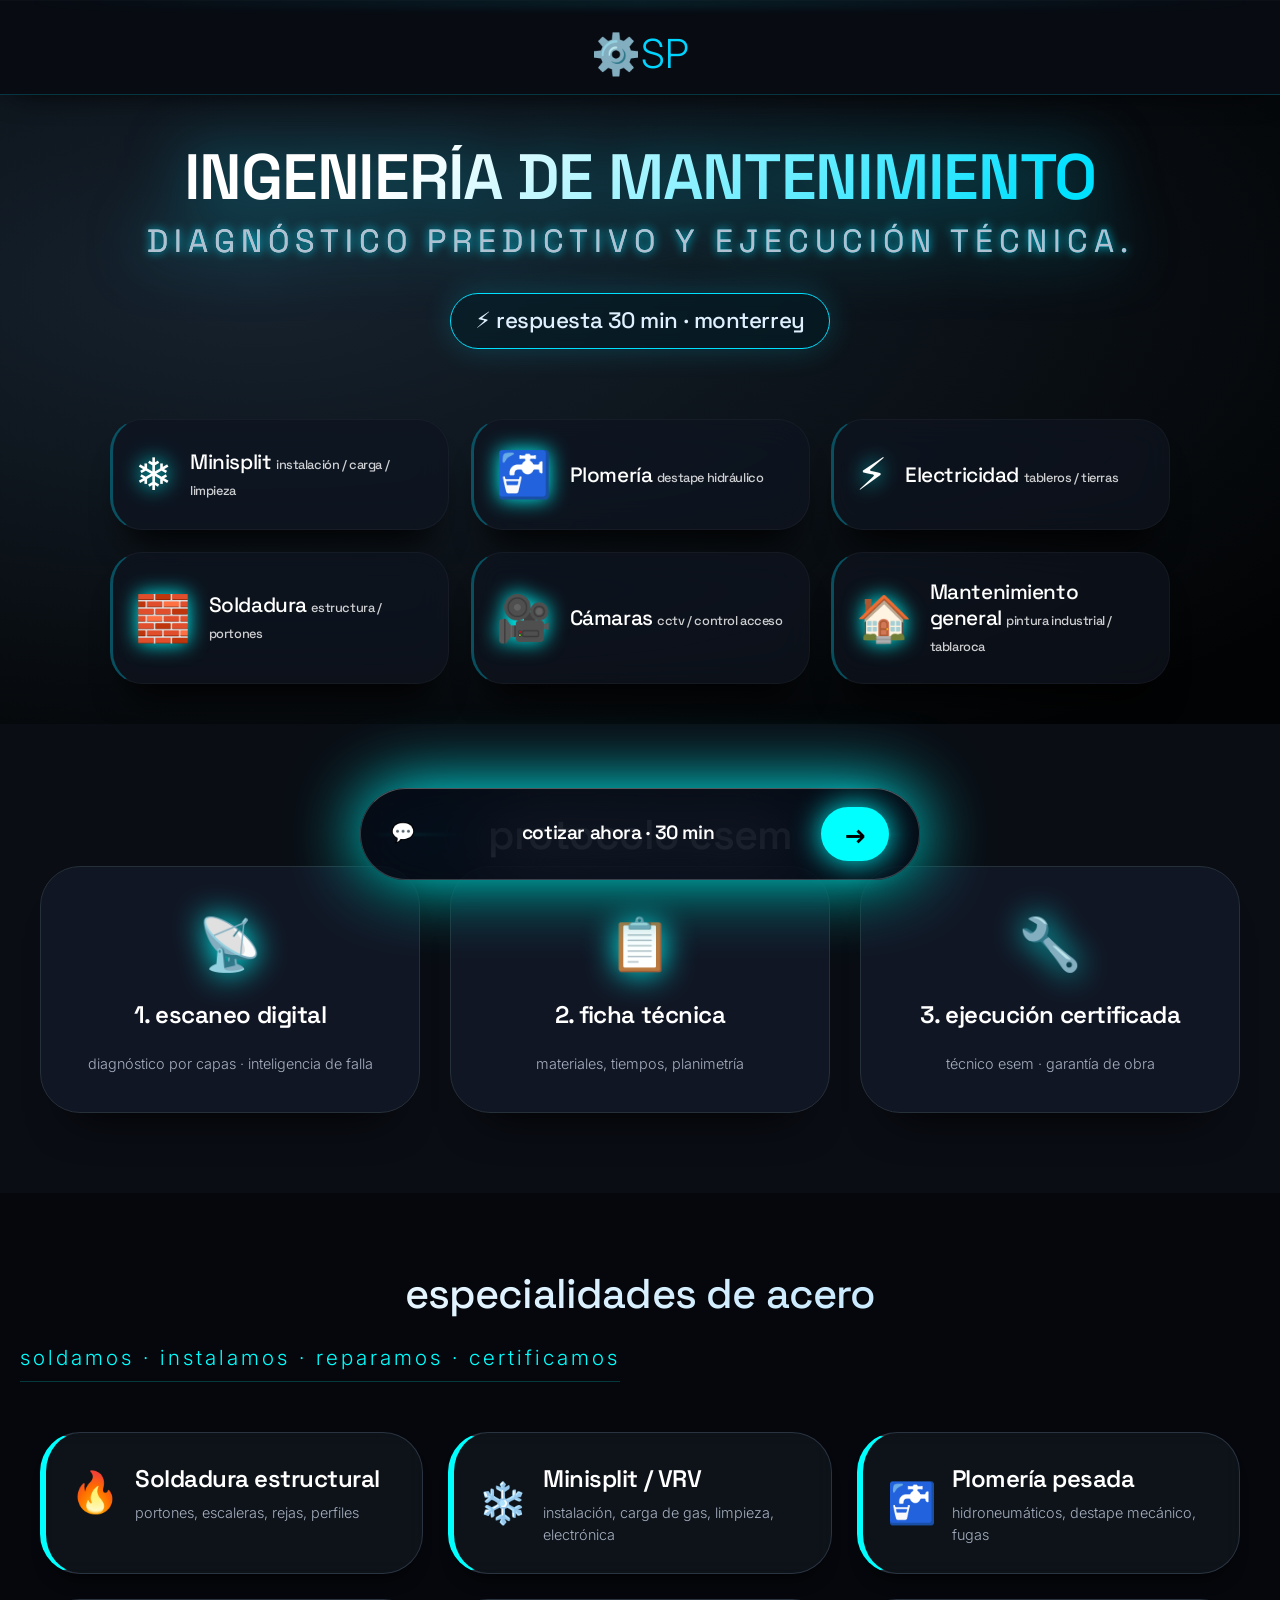
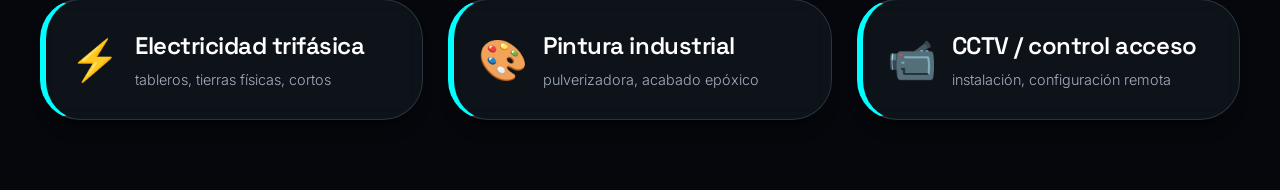
==== index1.html @ 4bf77012 "Rename index.html to index1.html" ====
<!DOCTYPE html>
<html lang="es">
<head>
  <meta charset="UTF-8">
  <meta name="viewport" content="width=device-width, initial-scale=1.0, maximum-scale=1.0, user-scalable=yes">
  <title>Multiservicios SP · ingeniería de mantenimiento</title>
  <link rel="preconnect" href="https://fonts.googleapis.com">
  <link rel="preconnect" href="https://fonts.gstatic.com" crossorigin>
  <link href="https://fonts.googleapis.com/css2?family=Inter:opsz,wght@14..32,300;14..32,500;14..32,700&family=Space+Grotesk:wght@400;500;600&display=swap" rel="stylesheet">
  <link rel="stylesheet" href="https://cdnjs.cloudflare.com/ajax/libs/font-awesome/6.4.0/css/all.min.css">
  <style>
    * {
      margin: 0;
      padding: 0;
      box-sizing: border-box;
    }

    :root {
      --black-hole: #030405;
      --steel-abs: #12141c;
      --steel-dark: #1c1f2c;
      --steel-mid: #2b3040;
      --cyan-exothermic: #00e0ff;
      --cyan-deep: #0077be;
      --cyan-glow: 0 0 20px rgba(0, 224, 255, 0.65);
      --glass-edge: rgba(255, 255, 255, 0.04);
      --text-primary: #f0f3f8;
      --text-secondary: #a6b0c0;
      --whatsapp-solid: #25d366;
      --whatsapp-dim: #128c7e;
      --panel-bg: rgba(6, 8, 14, 0.85);
      --scanner-line: rgba(0, 224, 255, 0.25);
      --font-display: 'Space Grotesk', 'Inter', system-ui, sans-serif;
      --font-body: 'Inter', 'Segoe UI', sans-serif;
    }

    body {
      background: var(--black-hole);
      color: var(--text-primary);
      font-family: var(--font-body);
      font-weight: 300;
      line-height: 1.5;
      overflow-x: hidden;
    }

    h1, h2, h3, .hero p, .service-btn, .modal-title, .trust-title, .section-title, .protocol-step h3, .sticky-cta {
      font-family: var(--font-display);
      font-weight: 500;
      letter-spacing: -0.02em;
    }

    body::after {
      content: '';
      position: fixed;
      top: 0;
      left: 0;
      width: 100%;
      height: 4px;
      background: linear-gradient(90deg, transparent, var(--cyan-exothermic), transparent);
      filter: blur(6px);
      opacity: 0.3;
      z-index: 9999;
      animation: scanMotion 8s ease-in-out infinite;
      pointer-events: none;
    }

    @keyframes scanMotion {
      0% { top: -10px; opacity: 0.1; }
      10% { top: 10%; opacity: 0.4; }
      20% { top: 30%; opacity: 0.4; }
      30% { top: 50%; opacity: 0.6; }
      40% { top: 70%; opacity: 0.4; }
      50% { top: 90%; opacity: 0.3; }
      60% { top: 70%; opacity: 0.2; }
      70% { top: 50%; opacity: 0.3; }
      80% { top: 30%; opacity: 0.2; }
      90% { top: 10%; opacity: 0.2; }
      100% { top: -10px; opacity: 0.1; }
    }

    .header {
      padding: 24px 20px 10px;
      text-align: center;
      background: #080b12;
      border-bottom: 1px solid rgba(0, 224, 255, 0.2);
      box-shadow: 0 10px 30px -15px #000, inset 0 1px 0 rgba(255,255,255,0.02);
      position: relative;
      z-index: 5;
    }

    .logo {
      width: 150px;
      height: auto;
      filter: drop-shadow(0 0 18px var(--cyan-exothermic)) brightness(1.4) contrast(1.1);
      transition: filter 0.4s, transform 0.2s;
    }

    .logo:hover {
      filter: drop-shadow(0 0 32px #fff) drop-shadow(0 0 20px var(--cyan-exothermic)) brightness(1.6);
      transform: scale(1.02);
    }

    .hero {
      padding: 50px 20px 40px;
      text-align: center;
      background: radial-gradient(ellipse at 20% 30%, #16222e, #020304 90%);
      position: relative;
      isolation: isolate;
    }

    .hero h1 {
      font-size: clamp(2.4rem, 10vw, 4rem);
      font-weight: 600;
      line-height: 1.0;
      text-transform: uppercase;
      color: #ffffff;
      text-wrap: balance;
      background: linear-gradient(135deg, #fff 30%, var(--cyan-exothermic) 80%);
      -webkit-background-clip: text;
      -webkit-text-fill-color: transparent;
      background-clip: text;
      filter: drop-shadow(0 0 30px rgba(0,224,255,0.5));
    }

    .hero h1 span {
      display: block;
      font-size: 0.5em;
      font-weight: 400;
      letter-spacing: 6px;
      color: var(--text-secondary);
      background: none;
      -webkit-text-fill-color: #b0c0d0;
      text-shadow: 0 0 10px var(--cyan-exothermic);
      margin-top: 16px;
    }

    .hero p {
      font-size: 1.4rem;
      margin: 36px 0 20px;
      display: inline-flex;
      align-items: center;
      gap: 10px;
      background: rgba(0,30,40,0.5);
      padding: 10px 24px;
      border-radius: 60px;
      border: 1px solid var(--cyan-exothermic);
      box-shadow: 0 0 30px rgba(0,224,255,0.2);
      backdrop-filter: blur(8px);
      color: #e0f0ff;
    }

    .services-grid {
      display: grid;
      grid-template-columns: repeat(auto-fit, minmax(280px, 1fr));
      gap: 22px;
      max-width: 1100px;
      margin: 50px auto 0;
      padding: 0 20px;
    }

    .service-btn {
      background: rgba(16, 20, 30, 0.7);
      backdrop-filter: blur(16px) saturate(200%);
      -webkit-backdrop-filter: blur(16px) saturate(200%);
      border: 1px solid var(--glass-edge);
      border-left: 3px solid rgba(0,224,255,0.3);
      padding: 26px 22px;
      border-radius: 32px;
      color: white;
      font-size: 1.3rem;
      font-weight: 500;
      cursor: pointer;
      transition: all 0.35s cubic-bezier(0.22, 0.97, 0.3, 1.1);
      position: relative;
      overflow: hidden;
      text-align: left;
      display: flex;
      align-items: center;
      gap: 18px;
      box-shadow: 0 30px 35px -20px #000, 0 0 0 1px rgba(0,224,255,0) inset;
      transform: perspective(800px) rotateX(0deg) rotateY(0deg) scale(1);
      z-index: 2;
    }

    .service-btn::before {
      content: '';
      position: absolute;
      top: 0;
      left: -150%;
      width: 100%;
      height: 100%;
      background: linear-gradient(90deg, transparent, rgba(255,255,255,0.06), transparent);
      transform: skewX(-20deg);
      transition: left 0.6s;
      pointer-events: none;
    }

    .service-btn:hover::before {
      left: 150%;
    }

    .service-btn::after {
      content: '';
      position: absolute;
      bottom: 0;
      left: 0;
      width: 100%;
      height: 2px;
      background: linear-gradient(90deg, transparent, var(--cyan-exothermic), transparent);
      filter: blur(4px);
      opacity: 0;
      transition: opacity 0.3s;
    }

    .service-btn:hover::after {
      opacity: 0.8;
      animation: scanPulse 2s infinite;
    }

    @keyframes scanPulse {
      0% { opacity: 0.4; bottom: 0; }
      50% { opacity: 1; bottom: 5px; }
      100% { opacity: 0.4; bottom: 0; }
    }

    .service-btn:hover {
      transform: perspective(800px) rotateX(1.5deg) rotateY(-0.8deg) scale(1.03) translateY(-6px);
      border-left: 3px solid var(--cyan-exothermic);
      box-shadow: 0 30px 40px -15px black, 0 0 40px var(--cyan-exothermic);
      background: rgba(28, 34, 48, 0.9);
    }

    .service-icon {
      font-size: 2.8rem;
      filter: drop-shadow(0 0 10px cyan);
    }

    .service-btn small {
      font-size: 0.8rem;
      opacity: 0.8;
    }

    .services-detail {
      padding: 70px 20px;
      background: #05070c;
    }
    
    .section-title {
      font-size: 2.6rem;
      text-align: center;
      background: linear-gradient(135deg, #fff, #b0e0ff);
      -webkit-background-clip: text;
      -webkit-text-fill-color: transparent;
      margin-bottom: 1rem;
    }
    
    .section-subtitle {
      text-align: center;
      color: cyan;
      font-size: 1.3rem;
      letter-spacing: 3px;
      margin-bottom: 50px;
      border-bottom: 1px solid rgba(0,255,255,0.2);
      display: inline-block;
      padding-bottom: 8px;
      width: auto;
      margin-left: auto;
      margin-right: auto;
    }

    .services-list {
      max-width: 1200px;
      margin: 0 auto;
      display: grid;
      grid-template-columns: repeat(auto-fit, minmax(300px, 1fr));
      gap: 25px;
    }

    .service-card {
      background: rgba(20,28,36,0.6);
      backdrop-filter: blur(10px);
      border: 1px solid #2a3440;
      border-left: 6px solid cyan;
      border-radius: 40px;
      padding: 0;
      transition: all 0.3s ease;
      box-shadow: 0 15px 20px -15px #000;
      overflow: hidden;
      cursor: pointer;
    }
    
    .service-card.expanded {
      background: rgba(25, 35, 45, 0.9);
      border-left: 8px solid var(--cyan-exothermic);
      box-shadow: 0 0 40px rgba(0,224,255,0.2);
    }

    .card-header {
      padding: 28px 24px;
      display: flex;
      align-items: center;
      gap: 15px;
    }
    
    .card-header .service-item-icon {
      font-size: 2.5rem;
      min-width: 50px;
      text-align: center;
    }
    
    .card-header h3 {
      font-size: 1.5rem;
      font-weight: 600;
      color: white;
    }
    
    .card-header p {
      color: #a6b0c0;
      font-size: 0.9rem;
      margin-top: 5px;
    }

    .technical-layer {
      max-height: 0;
      opacity: 0;
      overflow: hidden;
      transition: max-height 0.5s cubic-bezier(0.4, 0, 0.2, 1), opacity 0.3s ease, padding 0.3s;
      padding: 0 24px;
      background: rgba(0,0,0,0.2);
    }
    
    .service-card.expanded .technical-layer {
      max-height: 300px;
      opacity: 1;
      padding: 0 24px 24px 24px;
    }

    .subservice-chip {
      background: rgba(0,224,255,0.08);
      border: 1px solid rgba(0,224,255,0.2);
      border-radius: 40px;
      padding: 0.5rem 1.2rem;
      font-size: 0.9rem;
      color: #cce0ff;
      transition: 0.15s;
      display: inline-block;
      margin-right: 8px;
      margin-bottom: 8px;
    }
    
    .subservice-chip:hover {
      background: rgba(0,224,255,0.15);
      border-color: var(--cyan-exothermic);
      color: white;
    }

    .card-cta {
      background: transparent;
      border: 1px solid var(--cyan-exothermic);
      color: var(--cyan-exothermic);
      padding: 12px 20px;
      border-radius: 40px;
      font-weight: 600;
      font-size: 1rem;
      transition: all 0.2s;
      cursor: pointer;
      display: inline-flex;
      align-items: center;
      gap: 10px;
      margin-top: 15px;
      width: 100%;
      justify-content: center;
    }
    
    .card-cta:hover {
      background: var(--cyan-exothermic);
      color: #050505;
      box-shadow: 0 0 30px var(--cyan-exothermic);
    }

    .trust-section {
      padding: 80px 20px;
      background: #0a0d14;
      position: relative;
    }

    .trust-title {
      font-size: 2.6rem;
      font-weight: 550;
      display: flex;
      align-items: center;
      justify-content: center;
      gap: 24px;
      color: white;
    }
    .trust-title:before, .trust-title:after {
      content: '';
      height: 3px;
      width: 90px;
      background: linear-gradient(90deg, transparent, cyan, transparent);
      filter: blur(1px);
    }

    .protocol-grid {
      display: flex;
      flex-wrap: wrap;
      justify-content: center;
      gap: 30px;
      max-width: 1200px;
      margin: 0 auto;
    }
    .protocol-step {
      background: #111624;
      border: 1px solid #263038;
      border-radius: 40px;
      padding: 38px 28px;
      flex: 1 1 260px;
      backdrop-filter: blur(10px);
      transition: 0.3s;
      box-shadow: 0 35px 45px -35px black, 0 0 0 1px rgba(0,224,255,0) inset;
      position: relative;
      text-align: center;
    }
    .protocol-step:hover {
      border-color: cyan;
      box-shadow: 0 0 50px rgba(0,224,255,0.2), 0 25px 30px -20px black;
      transform: translateY(-8px);
    }
    .step-icon { font-size: 3.2rem; filter: drop-shadow(0 0 16px cyan); }

    .modal-overlay {
      display: none;
      position: fixed;
      inset: 0;
      background: rgba(0,0,0,0.85);
      backdrop-filter: blur(24px) saturate(250%);
      -webkit-backdrop-filter: blur(24px) saturate(250%);
      z-index: 3000;
      justify-content: center;
      align-items: center;
      padding: 16px;
    }

    .modal-content {
      background: rgba(8, 12, 22, 0.75);
      backdrop-filter: blur(30px);
      -webkit-backdrop-filter: blur(30px);
      border: 1px solid rgba(255,255,255,0.1);
      border-top: 1px solid rgba(255,255,255,0.2);
      border-radius: 48px;
      padding: 36px 32px;
      max-width: 640px;
      width: 100%;
      box-shadow: 0 0 100px rgba(0,224,255,0.3), 0 30px 50px #000;
      animation: sapphireRise 0.5s ease;
      position: relative;
    }

    @keyframes sapphireRise {
      0% { opacity: 0; transform: scale(0.96) translateY(20px); backdrop-filter: blur(0); }
      100% { opacity: 1; transform: scale(1) translateY(0); backdrop-filter: blur(30px); }
    }

    .close-modal {
      position: absolute;
      top: 28px; right: 32px;
      font-size: 2.4rem;
      color: #a0b0c0;
      cursor: pointer;
      transition: 0.2s;
      line-height: 1;
    }
    .close-modal:hover { color: white; text-shadow: 0 0 30px cyan; transform: rotate(90deg); }

    .modal-title {
      color: white;
      font-size: 2.2rem;
      font-weight: 500;
      display: flex;
      align-items: center;
      gap: 16px;
      border-bottom: 2px solid rgba(0,224,255,0.4);
      padding-bottom: 24px;
      margin-bottom: 24px;
      text-transform: uppercase;
      letter-spacing: -1px;
    }

    #modalIcon { font-size: 2.6rem; filter: drop-shadow(0 0 12px cyan); }

    .question-label {
      text-transform: uppercase;
      font-weight: 500;
      letter-spacing: 1px;
      color: #aaf0ff;
      border-left: 5px solid var(--cyan-exothermic);
      padding-left: 16px;
      margin-bottom: 16px;
    }

    .options-grid {
      display: grid;
      grid-template-columns: repeat(auto-fit, minmax(140px, 1fr));
      gap: 10px;
    }

    .option-btn {
      background: #1a1e2c;
      border: 1px solid #2f3a4a;
      border-radius: 40px;
      padding: 16px 12px;
      font-weight: 400;
      transition: all 0.15s;
      color: #d0e0f0;
      cursor: pointer;
      text-align: center;
    }
    .option-btn:hover {
      border-color: cyan;
      background: #1f2b3c;
      box-shadow: 0 0 22px cyan;
    }
    .option-btn.selected {
      background: cyan;
      color: #050505;
      font-weight: 600;
      box-shadow: 0 0 35px cyan;
      border-color: white;
    }

    .modal-nav {
      display: flex;
      justify-content: space-between;
      align-items: center;
      margin-top: 28px;
      gap: 10px;
    }

    .nav-btn {
      background: transparent;
      border: 1px solid rgba(255,255,255,0.2);
      color: white;
      padding: 12px 24px;
      border-radius: 40px;
      font-weight: 600;
      cursor: pointer;
      transition: all 0.2s;
      display: flex;
      align-items: center;
      gap: 8px;
    }
    .nav-btn:hover:not(:disabled) {
      border-color: var(--cyan-exothermic);
      box-shadow: 0 0 20px cyan;
    }
    .nav-btn:disabled {
      opacity: 0.3;
      cursor: not-allowed;
    }

    .whatsapp-btn {
      background: #1c2a28;
      border: 1px solid var(--whatsapp-solid);
      border-radius: 60px;
      padding: 16px 24px;
      font-size: 1.2rem;
      font-weight: 600;
      transition: 0.2s;
      box-shadow: 0 10px 25px -5px #000;
      cursor: pointer;
      color: white;
      width: 100%;
      margin-top: 20px;
    }
    .whatsapp-btn:not(:disabled) {
      background: linear-gradient(145deg, #075e54, #128c7e);
      box-shadow: 0 0 35px #25d366, 0 10px 20px black;
    }
    .whatsapp-btn:not(:disabled):hover { transform: scale(1.02); background: #1bbd7a; }
    .whatsapp-btn:disabled { opacity: 0.4; cursor: not-allowed; }

    .sticky-cta {
      position: fixed;
      bottom: 20px;
      left: 20px;
      right: 20px;
      max-width: 560px;
      margin: 0 auto;
      background: rgba(6, 12, 20, 0.7);
      backdrop-filter: blur(35px) saturate(300%);
      -webkit-backdrop-filter: blur(35px);
      border: 1px solid rgba(255,255,255,0.2);
      border-top: 1px solid rgba(255,255,255,0.3);
      border-radius: 80px;
      padding: 18px 30px;
      display: flex;
      align-items: center;
      justify-content: space-between;
      box-shadow: 0 0 70px cyan, 0 20px 40px black;
      z-index: 2000;
      color: white;
      font-size: 1.2rem;
      font-weight: 600;
      cursor: pointer;
      transition: 0.25s;
    }
    .sticky-cta:hover {
      border-color: white;
      box-shadow: 0 0 100px cyan, 0 25px 45px black;
      transform: scale(1.02);
    }
    .sticky-cta span:last-child {
      background: cyan;
      color: #000;
      padding: 8px 24px;
      border-radius: 60px;
      font-size: 1.6rem;
      font-weight: 700;
      box-shadow: 0 0 30px cyan;
    }

    @media (max-width: 600px) {
      .modal-content { padding: 26px 18px; }
      .options-grid { grid-template-columns: 1fr; }
      .sticky-cta { padding: 12px 18px; }
      .sticky-cta span:last-child { padding: 5px 16px; }
      .service-card .card-header { flex-direction: column; text-align: center; }
    }
  </style>
</head>
<body>
  <header class="header">
    <img src="https://raw.githubusercontent.com/jesusvilla091921-create/multiservicios-sp/main/logo.png" alt="Multiservicios SP" class="logo" onerror="this.style.display='none'; this.nextElementSibling.style.display='inline';" />
    <span style="display:none; font-size:2.5rem; color:#00d4ff;">⚙️SP</span>
  </header>

  <section class="hero">
    <h1>INGENIERÍA DE MANTENIMIENTO<br><span>Diagnóstico predictivo y ejecución técnica.</span></h1>
    <p>⚡ respuesta 30 min · monterrey</p>
    <div class="services-grid">
      <button class="service-btn" onclick="openModal('minisplit')"><span class="service-icon">❄️</span><div>Minisplit <small>instalación / carga / limpieza</small></div></button>
      <button class="service-btn" onclick="openModal('plomeria')"><span class="service-icon">🚰</span><div>Plomería <small>destape hidráulico</small></div></button>
      <button class="service-btn" onclick="openModal('electricidad')"><span class="service-icon">⚡</span><div>Electricidad <small>tableros / tierras</small></div></button>
      <button class="service-btn" onclick="openModal('soldadura')"><span class="service-icon">🧱</span><div>Soldadura <small>estructura / portones</small></div></button>
      <button class="service-btn" onclick="openModal('camaras')"><span class="service-icon">🎥</span><div>Cámaras <small>cctv / control acceso</small></div></button>
      <button class="service-btn" onclick="openModal('general')"><span class="service-icon">🏠</span><div>Mantenimiento general <small>pintura industrial / tablaroca</small></div></button>
    </div>
  </section>

  <section class="trust-section">
    <h2 class="trust-title">protocolo esem</h2>
    <div class="protocol-grid">
      <div class="protocol-step service-card" id="protocol1" onclick="toggleCard('protocol1')">
        <div class="card-header" style="padding:0; flex-direction:column;">
          <span class="step-icon">📡</span>
          <h3>1. escaneo digital</h3>
          <p>diagnóstico por capas · inteligencia de falla</p>
        </div>
        <div class="technical-layer" onclick="event.stopPropagation()">
          <div style="padding:15px 0;">
            <p class="text-sp-gray">Análisis con termografía, ultrasonido y vibraciones. Detección de fallas incipientes.</p>
            <button class="card-cta" onclick="openModal('general'); event.stopPropagation();">
              <i class="fa-regular fa-clipboard"></i> SOLICITAR ESCANEO
            </button>
          </div>
        </div>
      </div>
      
      <div class="protocol-step service-card" id="protocol2" onclick="toggleCard('protocol2')">
        <div class="card-header" style="padding:0; flex-direction:column;">
          <span class="step-icon">📋</span>
          <h3>2. ficha técnica</h3>
          <p>materiales, tiempos, planimetría</p>
        </div>
        <div class="technical-layer" onclick="event.stopPropagation()">
          <div style="padding:15px 0;">
            <p class="text-sp-gray">Documento con alcance, especificaciones, normas aplicables y cronograma.</p>
            <button class="card-cta" onclick="openModal('general'); event.stopPropagation();">
              <i class="fa-regular fa-file-lines"></i> VER FORMATO
            </button>
          </div>
        </div>
      </div>
      
      <div class="protocol-step service-card" id="protocol3" onclick="toggleCard('protocol3')">
        <div class="card-header" style="padding:0; flex-direction:column;">
          <span class="step-icon">🔧</span>
          <h3>3. ejecución certificada</h3>
          <p>técnico esem · garantía de obra</p>
        </div>
        <div class="technical-layer" onclick="event.stopPropagation()">
          <div style="padding:15px 0;">
            <p class="text-sp-gray">Personal con certificación ESEM. Garantía de 12 meses en todos los trabajos.</p>
            <button class="card-cta" onclick="openModal('general'); event.stopPropagation();">
              <i class="fa-regular fa-certificate"></i> VER CERTIFICACIONES
            </button>
          </div>
        </div>
      </div>
    </div>
  </section>

  <section class="services-detail">
    <h2 class="section-title">especialidades de acero</h2>
    <div class="section-subtitle">soldamos · instalamos · reparamos · certificamos</div>
    
    <div class="services-list">
      <div class="service-card" id="card-soldadura" onclick="toggleCard('card-soldadura')">
        <div class="card-header">
          <span class="service-item-icon">🔥</span>
          <div>
            <h3>Soldadura estructural</h3>
            <p>portones, escaleras, rejas, perfiles</p>
          </div>
        </div>
        <div class="technical-layer" onclick="event.stopPropagation()">
          <div>
            <span class="subservice-chip">TIG / MIG</span>
            <span class="subservice-chip">Acero inoxidable</span>
            <span class="subservice-chip">Herrería residencial</span>
            <button class="card-cta" onclick="openModal('soldadura'); event.stopPropagation();">
              <i class="fa-regular fa-clipboard"></i> COTIZAR SOLDADURA
            </button>
          </div>
        </div>
      </div>

      <div class="service-card" id="card-minisplit" onclick="toggleCard('card-minisplit')">
        <div class="card-header">
          <span class="service-item-icon">❄️</span>
          <div>
            <h3>Minisplit / VRV</h3>
            <p>instalación, carga de gas, limpieza, electrónica</p>
          </div>
        </div>
        <div class="technical-layer" onclick="event.stopPropagation()">
          <div>
            <span class="subservice-chip">Instalación</span>
            <span class="subservice-chip">R410A / R32</span>
            <span class="subservice-chip">Lavado químico</span>
            <span class="subservice-chip">Reparación de tarjetas</span>
            <button class="card-cta" onclick="openModal('minisplit'); event.stopPropagation();">
              <i class="fa-regular fa-snowflake"></i> DIAGNOSTICAR CLIMA
            </button>
          </div>
        </div>
      </div>

      <div class="service-card" id="card-plomeria" onclick="toggleCard('card-plomeria')">
        <div class="card-header">
          <span class="service-item-icon">🚰</span>
          <div>
            <h3>Plomería pesada</h3>
            <p>hidroneumáticos, destape mecánico, fugas</p>
          </div>
        </div>
        <div class="technical-layer" onclick="event.stopPropagation()">
          <div>
            <span class="subservice-chip">Destape con máquina</span>
            <span class="subservice-chip">Fugas ocultas</span>
            <span class="subservice-chip">Bombas hidroneumáticas</span>
            <button class="card-cta" onclick="openModal('plomeria'); event.stopPropagation();">
              <i class="fa-regular fa-faucet-drip"></i> REVISAR PLOMERÍA
            </button>
          </div>
        </div>
      </div>

      <div class="service-card" id="card-electrica" onclick="toggleCard('card-electrica')">
        <div class="card-header">
          <span class="service-item-icon">⚡</span>
          <div>
            <h3>Electricidad trifásica</h3>
            <p>tableros, tierras físicas, cortos</p>
          </div>
        </div>
        <div class="technical-layer" onclick="event.stopPropagation()">
          <div>
            <span class="subservice-chip">Tableros generales</span>
            <span class="subservice-chip">Tierras físicas</span>
            <span class="subservice-chip">Análisis termográfico</span>
            <button class="card-cta" onclick="openModal('electricidad'); event.stopPropagation();">
              <i class="fa-regular fa-bolt"></i> DIAGNOSTICAR ELECTRICIDAD
            </button>
          </div>
        </div>
      </div>

      <div class="service-card" id="card-pintura" onclick="toggleCard('card-pintura')">
        <div class="card-header">
          <span class="service-item-icon">🎨</span>
          <div>
            <h3>Pintura industrial</h3>
            <p>pulverizadora, acabado epóxico</p>
          </div>
        </div>
        <div class="technical-layer" onclick="event.stopPropagation()">
          <div>
            <span class="subservice-chip">Airless</span>
            <span class="subservice-chip">Epóxico / Esmalte</span>
            <span class="subservice-chip">Texturizados</span>
            <button class="card-cta" onclick="openModal('general'); event.stopPropagation();">
              <i class="fa-regular fa-paint-roller"></i> COTIZAR PINTURA
            </button>
          </div>
        </div>
      </div>

      <div class="service-card" id="card-cctv" onclick="toggleCard('card-cctv')">
        <div class="card-header">
          <span class="service-item-icon">📹</span>
          <div>
            <h3>CCTV / control acceso</h3>
            <p>instalación, configuración remota</p>
          </div>
        </div>
        <div class="technical-layer" onclick="event.stopPropagation()">
          <div>
            <span class="subservice-chip">Cámaras IP</span>
            <span class="subservice-chip">NVR / DVR</span>
            <span class="subservice-chip">Control de acceso</span>
            <button class="card-cta" onclick="openModal('camaras'); event.stopPropagation();">
              <i class="fa-regular fa-video"></i> INSTALAR CCTV
            </button>
          </div>
        </div>
      </div>
    </div>
  </section>

  <div id="diagnosticModal" class="modal-overlay" onclick="closeModal(event)">
    <div class="modal-content" onclick="event.stopPropagation()">
      <span class="close-modal" onclick="closeModal()">&times;</span>
      <h2 class="modal-title"><span id="modalIcon">🔧</span><span id="modalServiceName">servicio</span></h2>
      
      <div id="questionsContainer"></div>
      
      <div class="modal-nav">
        <button class="nav-btn" id="prevBtn" onclick="previousStep()" disabled>
          <i class="fas fa-arrow-left"></i> Anterior
        </button>
        <div class="text-cyan-400 font-bold" id="stepIndicator">Paso 1 / 7</div>
        <button class="nav-btn" id="nextBtn" onclick="nextStep()">
          Siguiente <i class="fas fa-arrow-right"></i>
        </button>
      </div>
      
      <button class="whatsapp-btn" id="whatsappBtn" onclick="sendToWhatsApp()" disabled style="display: none;">
        <span>📱</span><span>enviar ficha técnica a WhatsApp</span>
      </button>
    </div>
  </div>

  <div class="sticky-cta" onclick="openModal('general')">
    <span>💬</span>
    <span>cotizar ahora · 30 min</span>
    <span>→</span>
  </div>

  <script>
    const APPS_SCRIPT_URL = 'https://script.google.com/macros/s/AKfycbzJA9NRV4hiFOznVK7M4ftB0qFVD3G1_lxpn3N5htlVsQ5S6d50KCg60Xg3v1uovZSE/exec';
    
    const serviceConfig = {
      minisplit: { 
        name: "minisplit · climatización", 
        icon: "❄️", 
        questions: [
          { id: "p1", label: "¿Qué necesitas?", options: ["Instalación de minisplit", "Mantenimiento / Limpieza", "Reparación / Falla", "Carga de gas", "No enfría", "Ruido anómalo", "Gotea agua", "No enciende"] },
          { id: "p2", label: "ubicación del equipo", options: ["casa", "oficina", "local comercial", "industria"] },
          { id: "p3", label: "urgencia", options: ["hoy (emergencia)", "mañana", "esta semana", "programar"] },
          { id: "p4", label: "cantidad de equipos", options: ["1", "2", "3-5", "+5"] }
        ]
      },
      plomeria: { name: "plomería / destape", icon: "🚰", questions: [
        { id: "p1", label: "problema", options: ["caño tapado", "fuga de agua", "wc tapado", "grifo gotea", "tubería rota"] },
        { id: "p2", label: "zona afectada", options: ["cocina", "baño", "patio", "exterior"] },
        { id: "p3", label: "urgencia", options: ["inundación", "hoy", "mañana", "esta semana"] }
      ]},
      electricidad: { name: "electricidad crítica", icon: "⚡", questions: [
        { id: "p1", label: "falla reportada", options: ["corto / plafones", "apagones constantes", "sin luz parcial", "instalación nueva", "tablero principal"] },
        { id: "p2", label: "tipo de inmueble", options: ["casa", "local", "bodega", "oficina"] },
        { id: "p3", label: "urgencia", options: ["sin luz ahora", "hoy", "mañana", "cotizar"] }
      ]},
      soldadura: { name: "soldadura / herrería", icon: "🧱", questions: [
        { id: "p1", label: "trabajo requerido", options: ["reparar portón", "portón nuevo", "escalera", "estructura", "rejas"] },
        { id: "p2", label: "material", options: ["hierro", "acero al carbón", "aluminio", "mixto"] },
        { id: "p3", label: "entrega", options: ["urgente (seguridad)", "2-3 días", "semana", "proyecto"] }
      ]},
      camaras: { name: "cámaras / cctv", icon: "🎥", questions: [
        { id: "p1", label: "servicio", options: ["instalación nueva", "reparar equipo", "agregar cámara", "configurar app"] },
        { id: "p2", label: "cantidad de cámaras", options: ["1-2", "3-4", "5-8", "+8"] },
        { id: "p3", label: "lugar", options: ["casa", "negocio", "bodega", "residencial"] }
      ]},
      general: { name: "mantenimiento general", icon: "🏠", questions: [
        { id: "p1", label: "rubro", options: ["pintura industrial", "tablaroca", "impermeabilizar", "tinaco/bomba", "varios"] },
        { id: "p2", label: "magnitud", options: ["1 día", "2-3 días", "semana+", "recurrente"] },
        { id: "p3", label: "inmueble", options: ["casa", "departamento", "negocio", "bodega"] },
        { id: "p4", label: "prioridad", options: ["hoy", "esta semana", "cotización"] }
      ]}
    };

    let currentService = null;
    let answers = {};
    let currentStep = 0;
    let totalSteps = 0;
    let clientData = {
      nombre: '',
      telefono: '',
      direccion: '',
      whatsapp: ''
    };

    function toggleCard(id) {
      const card = document.getElementById(id);
      if (card) {
        card.classList.toggle('expanded');
      }
    }

    function openModal(key) {
      currentService = key;
      answers = {};
      clientData = { nombre: '', telefono: '', direccion: '', whatsapp: '' };
      currentStep = 0;
      
      const cfg = serviceConfig[key];
      totalSteps = cfg.questions.length + 3;
      
      document.getElementById('modalIcon').innerText = cfg.icon;
      document.getElementById('modalServiceName').innerText = cfg.name;
      document.getElementById('stepIndicator').innerText = `Paso 1 / ${totalSteps}`;
      
      renderStep();
      
      document.getElementById('diagnosticModal').style.display = 'flex';
      document.body.style.overflow = 'hidden';
    }

    function renderStep() {
      const cfg = serviceConfig[currentService];
      const container = document.getElementById('questionsContainer');
      const whatsappBtn = document.getElementById('whatsappBtn');
      const modalNav = document.querySelector('.modal-nav');
      
      whatsappBtn.style.display = 'none';
      modalNav.style.display = 'flex';
      
      if (currentStep < cfg.questions.length) {
        const question = cfg.questions[currentStep];
        let html = `
          <div class="question-block">
            <label class="question-label">${currentStep + 1}. ${question.label}</label>
            <div class="options-grid" id="q-${question.id}">
        `;
        
        question.options.forEach(opt => {
          const isSelected = answers[question.id] === opt;
          html += `<button class="option-btn ${isSelected ? 'selected' : ''}" onclick="selectOption('${question.id}', '${opt}', this)">${opt}</button>`;
        });
        
        html += `</div></div>`;
        container.innerHTML = html;
        
      } else if (currentStep < cfg.questions.length + 3) {
        const dataStep = currentStep - cfg.questions.length;
        let html = '';
        
        if (dataStep === 0) {
          html = `
            <div class="question-block">
              <label class="question-label">${currentStep + 1}. Nombre completo</label>
              <input type="text" id="clientNombre" placeholder="Ej: Juan Pérez" class="input-field w-full p-4 rounded-full text-base" value="${clientData.nombre}">
            </div>`;
        } else if (dataStep === 1) {
          html = `
            <div class="question-block">
              <label class="question-label">${currentStep + 1}. Teléfono de contacto</label>
              <input type="tel" id="clientTelefono" placeholder="Ej: 8112345678" class="input-field w-full p-4 rounded-full text-base" value="${clientData.telefono}">
            </div>`;
        } else if (dataStep === 2) {
          html = `
            <div class="question-block">
              <label class="question-label">${currentStep + 1}. Dirección</label>
              <input type="text" id="clientDireccion" placeholder="Ej: Calle, colonia, ciudad" class="input-field w-full p-4 rounded-full text-base" value="${clientData.direccion}">
              <p class="text-xs text-cyan-400/70 mt-2">Opcional pero recomendado</p>
            </div>`;
        }
        
        container.innerHTML = html;
        
        setTimeout(() => {
          if (dataStep === 0 && clientData.nombre) document.getElementById('clientNombre').value = clientData.nombre;
          if (dataStep === 1 && clientData.telefono) document.getElementById('clientTelefono').value = clientData.telefono;
          if (dataStep === 2 && clientData.direccion) document.getElementById('clientDireccion').value = clientData.direccion;
        }, 50);
        
      } else {
        showSummary();
      }
      
      updateNavButtons();
      document.getElementById('stepIndicator').innerText = `Paso ${currentStep + 1} / ${totalSteps}`;
    }

    function selectOption(qId, val, btn) {
      document.querySelectorAll(`#q-${qId} .option-btn`).forEach(b => b.classList.remove('selected'));
      btn.classList.add('selected');
      answers[qId] = val;
      updateNavButtons();
    }

    function nextStep() {
      const cfg = serviceConfig[currentService];
      
      if (currentStep < cfg.questions.length) {
        const question = cfg.questions[currentStep];
        if (!answers[question.id]) {
          alert('Por favor selecciona una opción antes de continuar.');
          return;
        }
      } else if (currentStep < cfg.questions.length + 3) {
        const dataStep = currentStep - cfg.questions.length;
        
        if (dataStep === 0) {
          const nombre = document.getElementById('clientNombre')?.value.trim();
          if (!nombre) {
            alert('El nombre es obligatorio');
            return;
          }
          clientData.nombre = nombre;
        } else if (dataStep === 1) {
          const telefono = document.getElementById('clientTelefono')?.value.trim();
          clientData.telefono = telefono;
        } else if (dataStep === 2) {
          const direccion = document.getElementById('clientDireccion')?.value.trim();
          clientData.direccion = direccion;
        }
      }
      
      if (currentStep < totalSteps - 1) {
        currentStep++;
        renderStep();
      } else {
        showSummary();
      }
    }

    function previousStep() {
      if (currentStep > 0) {
        if (currentStep >= serviceConfig[currentService].questions.length) {
          const dataStep = currentStep - serviceConfig[currentService].questions.length;
          if (dataStep === 0 && document.getElementById('clientNombre')) {
            clientData.nombre = document.getElementById('clientNombre').value;
          } else if (dataStep === 1 && document.getElementById('clientTelefono')) {
            clientData.telefono = document.getElementById('clientTelefono').value;
          } else if (dataStep === 2 && document.getElementById('clientDireccion')) {
            clientData.direccion = document.getElementById('clientDireccion').value;
          }
        }
        
        currentStep--;
        renderStep();
      }
    }

    function showSummary() {
      const cfg = serviceConfig[currentService];
      
      let summaryHtml = '<div class="question-block"><h3 class="text-xl text-white mb-4">📋 Resumen de tu solicitud</h3><div class="space-y-2 bg-black/30 p-4 rounded-2xl">';
      
      summaryHtml += `<div class="border-b border-cyan-500/20 pb-2 mb-2">
        <p class="text-cyan-400 font-bold">👤 DATOS DEL CLIENTE</p>
        <p class="text-white">${clientData.nombre || 'No proporcionado'}</p>
        ${clientData.telefono ? `<p class="text-sm text-gray-400">📞 ${clientData.telefono}</p>` : ''}
        ${clientData.direccion ? `<p class="text-sm text-gray-400">📍 ${clientData.direccion}</p>` : ''}
      </div>`;
      
      summaryHtml += `<p class="text-cyan-400 font-bold mb-2">🔧 DIAGNÓSTICO</p>`;
      cfg.questions.forEach(q => {
        summaryHtml += `<div class="flex justify-between border-b border-white/10 py-2">
          <span class="text-gray-400">${q.label}:</span>
          <span class="text-white font-bold">${answers[q.id] || '—'}</span>
        </div>`;
      });
      
      summaryHtml += '</div></div>';
      
      document.getElementById('questionsContainer').innerHTML = summaryHtml;
      document.querySelector('.modal-nav').style.display = 'none';
      
      const whatsappBtn = document.getElementById('whatsappBtn');
      whatsappBtn.style.display = 'flex';
      whatsappBtn.disabled = false;
      whatsappBtn.innerHTML = '<span>📱</span><span>enviar ficha técnica a WhatsApp</span>';
    }

    function updateNavButtons() {
      const prevBtn = document.getElementById('prevBtn');
      const nextBtn = document.getElementById('nextBtn');
      
      prevBtn.disabled = currentStep === 0;
      
      const cfg = serviceConfig[currentService];
      
      if (currentStep < cfg.questions.length) {
        const question = cfg.questions[currentStep];
        const hasAnswer = answers[question.id] !== undefined;
        nextBtn.disabled = !hasAnswer;
        nextBtn.innerHTML = 'Siguiente <i class="fas fa-arrow-right"></i>';
      } else if (currentStep < cfg.questions.length + 3) {
        nextBtn.disabled = false;
        if (currentStep === totalSteps - 1) {
          nextBtn.innerHTML = 'Ver resumen <i class="fas fa-check"></i>';
        } else {
          nextBtn.innerHTML = 'Siguiente <i class="fas fa-arrow-right"></i>';
        }
      }
    }

    async function sendToWhatsApp() {
      const cfg = serviceConfig[currentService];
      const phone = '5218131031445';
      
      const ahora = new Date();
      const year = ahora.getFullYear().toString().slice(-2);
      const month = (ahora.getMonth() + 1).toString().padStart(2, '0');
      const day = ahora.getDate().toString().padStart(2, '0');
      const random = Math.floor(Math.random() * 9000 + 1000);
      const folio = `COT-${year}${month}${day}-${random}`;
      
      const datosParaCloud = {
        servicio: cfg.name,
        nombreCliente: clientData.nombre,
        telefono: clientData.telefono,
        direccion: clientData.direccion,
        whatsappCliente: clientData.whatsapp || clientData.telefono,
        respuestas: answers,
        folio: folio
      };
      
      cfg.questions.forEach((q, index) => {
        datosParaCloud[`pregunta${index+1}`] = q.label;
        datosParaCloud[`respuesta${index+1}`] = answers[q.id] || '';
      });
      
      try {
        await fetch(APPS_SCRIPT_URL, {
          method: 'POST',
          mode: 'no-cors',
          headers: { 'Content-Type': 'application/json' },
          body: JSON.stringify(datosParaCloud)
        });
        console.log('✅ Datos guardados en la nube con folio:', folio);
      } catch (error) {
        console.error('Error al guardar en nube:', error);
      }
      
      let mensaje = `🔧 *NUEVA COTIZACIÓN - MULTISERVICIOS SP* 🔧\n\n`;
      mensaje += `📋 *FOLIO:* ${folio}\n`;
      mensaje += `👤 *CLIENTE:* ${clientData.nombre}\n`;
      if (clientData.telefono) mensaje += `📞 *TELÉFONO:* ${clientData.telefono}\n`;
      if (clientData.direccion) mensaje += `📍 *DIRECCIÓN:* ${clientData.direccion}\n`;
      mensaje += `🔨 *SERVICIO:* ${cfg.name}\n\n`;
      mensaje += `📊 *DIAGNÓSTICO:*\n`;
      
      cfg.questions.forEach(q => {
        mensaje += `• ${q.label}: *${answers[q.id] || '—'}*\n`;
      });
      
      mensaje += `\n⏱️ *FECHA:* ${ahora.toLocaleDateString('es-MX')}\n`;
      mensaje += `🕐 *HORA:* ${ahora.toLocaleTimeString('es-MX')}\n\n`;
      mensaje += `📌 *IMPORTANTE:* El técnico usará este folio (${folio}) para cargar tu cotización.\n`;
      mensaje += `_Espera nuestra comunicación._`;
      
      const url = `https://wa.me/${phone}?text=${encodeURIComponent(mensaje)}`;
      window.open(url, '_blank');
      
      setTimeout(closeModal, 1000);
    }

    function closeModal(e) {
      if (e && e.target !== e.currentTarget) return;
      document.getElementById('diagnosticModal').style.display = 'none';
      document.body.style.overflow = 'auto';
      const modalNav = document.querySelector('.modal-nav');
      if (modalNav) modalNav.style.display = 'flex';
      document.getElementById('whatsappBtn').style.display = 'none';
    }

    document.addEventListener('keydown', (e) => { 
      if (e.key === 'Escape') closeModal(); 
    });
  </script>
</body>
</html>
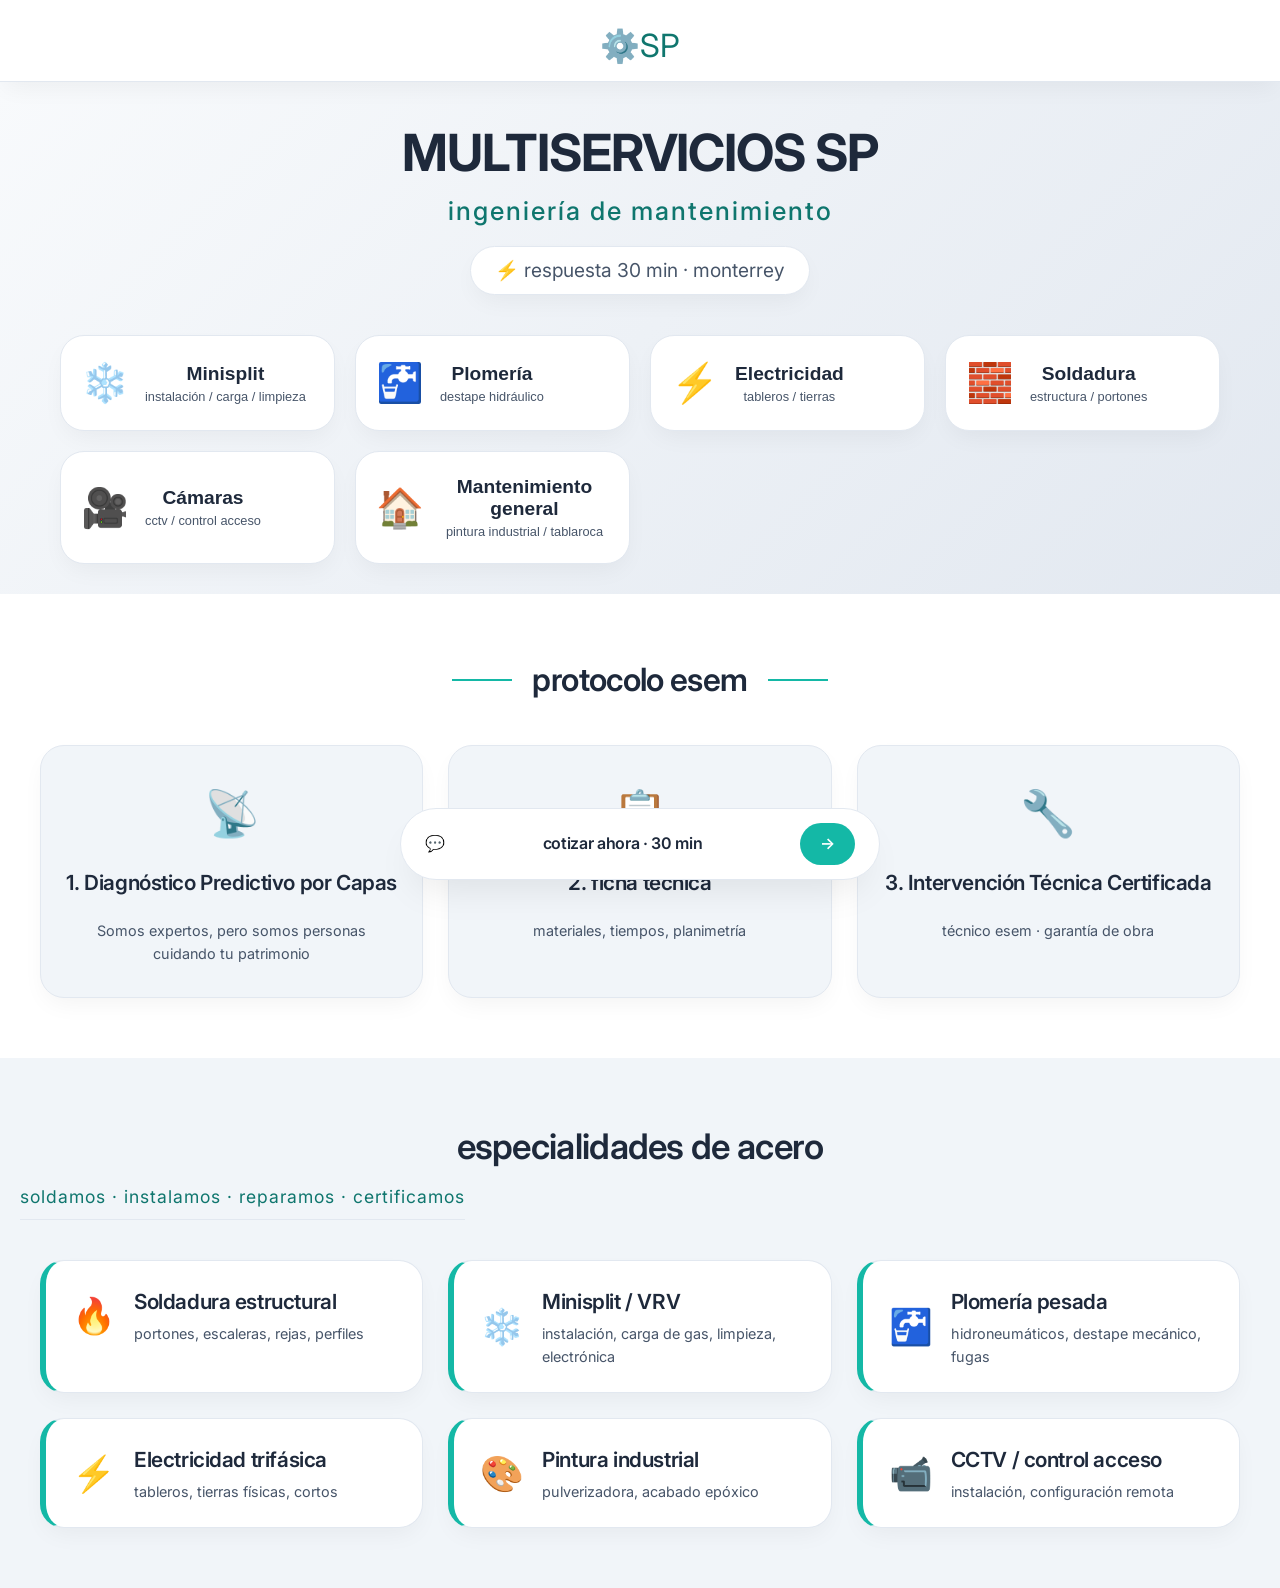
==== commit 1c7198b0: "Update index1.html" ====
--- a/index1.html
+++ b/index1.html
@@ -6,7 +6,7 @@
   <title>Multiservicios SP · ingeniería de mantenimiento</title>
   <link rel="preconnect" href="https://fonts.googleapis.com">
   <link rel="preconnect" href="https://fonts.gstatic.com" crossorigin>
-  <link href="https://fonts.googleapis.com/css2?family=Inter:opsz,wght@14..32,300;14..32,500;14..32,700&family=Space+Grotesk:wght@400;500;600&display=swap" rel="stylesheet">
+  <link href="https://fonts.googleapis.com/css2?family=Inter:opsz,wght@14..32,300;14..32,500;14..32,600;14..32,700&display=swap" rel="stylesheet">
   <link rel="stylesheet" href="https://cdnjs.cloudflare.com/ajax/libs/font-awesome/6.4.0/css/all.min.css">
   <style>
     * {
@@ -16,251 +16,153 @@
     }
 
     :root {
-      --black-hole: #030405;
-      --steel-abs: #12141c;
-      --steel-dark: #1c1f2c;
-      --steel-mid: #2b3040;
-      --cyan-exothermic: #00e0ff;
-      --cyan-deep: #0077be;
-      --cyan-glow: 0 0 20px rgba(0, 224, 255, 0.65);
-      --glass-edge: rgba(255, 255, 255, 0.04);
-      --text-primary: #f0f3f8;
-      --text-secondary: #a6b0c0;
-      --whatsapp-solid: #25d366;
-      --whatsapp-dim: #128c7e;
-      --panel-bg: rgba(6, 8, 14, 0.85);
-      --scanner-line: rgba(0, 224, 255, 0.25);
-      --font-display: 'Space Grotesk', 'Inter', system-ui, sans-serif;
+      --bg-primary: #f8fafc;
+      --bg-secondary: #f1f5f9;
+      --text-primary: #1e293b;
+      --text-secondary: #475569;
+      --accent-light: #0f766e;
+      --accent-dark: #115e59;
+      --accent-soft: #14b8a6;
+      --border-light: #e2e8f0;
+      --card-bg: #ffffff;
+      --shadow-sm: 0 10px 25px -5px rgba(0,0,0,0.05);
+      --shadow-md: 0 20px 40px -15px rgba(0,0,0,0.1);
+      --font-display: 'Inter', system-ui, sans-serif;
       --font-body: 'Inter', 'Segoe UI', sans-serif;
     }
 
     body {
-      background: var(--black-hole);
+      background: var(--bg-primary);
       color: var(--text-primary);
       font-family: var(--font-body);
-      font-weight: 300;
-      line-height: 1.5;
+      font-weight: 400;
+      line-height: 1.6;
       overflow-x: hidden;
     }
 
-    h1, h2, h3, .hero p, .service-btn, .modal-title, .trust-title, .section-title, .protocol-step h3, .sticky-cta {
+    h1, h2, h3, .modal-title, .trust-title, .section-title, .protocol-step h3, .sticky-cta {
       font-family: var(--font-display);
-      font-weight: 500;
+      font-weight: 600;
       letter-spacing: -0.02em;
     }
 
-    body::after {
-      content: '';
-      position: fixed;
-      top: 0;
-      left: 0;
-      width: 100%;
-      height: 4px;
-      background: linear-gradient(90deg, transparent, var(--cyan-exothermic), transparent);
-      filter: blur(6px);
-      opacity: 0.3;
-      z-index: 9999;
-      animation: scanMotion 8s ease-in-out infinite;
-      pointer-events: none;
-    }
-
-    @keyframes scanMotion {
-      0% { top: -10px; opacity: 0.1; }
-      10% { top: 10%; opacity: 0.4; }
-      20% { top: 30%; opacity: 0.4; }
-      30% { top: 50%; opacity: 0.6; }
-      40% { top: 70%; opacity: 0.4; }
-      50% { top: 90%; opacity: 0.3; }
-      60% { top: 70%; opacity: 0.2; }
-      70% { top: 50%; opacity: 0.3; }
-      80% { top: 30%; opacity: 0.2; }
-      90% { top: 10%; opacity: 0.2; }
-      100% { top: -10px; opacity: 0.1; }
-    }
-
     .header {
-      padding: 24px 20px 10px;
+      padding: 20px 20px 10px;
       text-align: center;
-      background: #080b12;
-      border-bottom: 1px solid rgba(0, 224, 255, 0.2);
-      box-shadow: 0 10px 30px -15px #000, inset 0 1px 0 rgba(255,255,255,0.02);
+      background: white;
+      border-bottom: 1px solid var(--border-light);
+      box-shadow: var(--shadow-sm);
       position: relative;
       z-index: 5;
     }
 
     .logo {
-      width: 150px;
+      width: 160px;
       height: auto;
-      filter: drop-shadow(0 0 18px var(--cyan-exothermic)) brightness(1.4) contrast(1.1);
-      transition: filter 0.4s, transform 0.2s;
-    }
-
-    .logo:hover {
-      filter: drop-shadow(0 0 32px #fff) drop-shadow(0 0 20px var(--cyan-exothermic)) brightness(1.6);
-      transform: scale(1.02);
+      filter: brightness(1);
+      transition: opacity 0.3s;
     }
 
     .hero {
-      padding: 50px 20px 40px;
+      padding: 40px 20px 30px;
       text-align: center;
-      background: radial-gradient(ellipse at 20% 30%, #16222e, #020304 90%);
+      background: linear-gradient(135deg, #f8fafc 0%, #e2e8f0 100%);
       position: relative;
       isolation: isolate;
     }
 
     .hero h1 {
-      font-size: clamp(2.4rem, 10vw, 4rem);
-      font-weight: 600;
-      line-height: 1.0;
-      text-transform: uppercase;
-      color: #ffffff;
-      text-wrap: balance;
-      background: linear-gradient(135deg, #fff 30%, var(--cyan-exothermic) 80%);
-      -webkit-background-clip: text;
-      -webkit-text-fill-color: transparent;
-      background-clip: text;
-      filter: drop-shadow(0 0 30px rgba(0,224,255,0.5));
+      font-size: clamp(2rem, 8vw, 3.2rem);
+      font-weight: 700;
+      line-height: 1.2;
+      color: var(--text-primary);
+      margin-bottom: 20px;
     }
 
     .hero h1 span {
       display: block;
       font-size: 0.5em;
-      font-weight: 400;
-      letter-spacing: 6px;
-      color: var(--text-secondary);
-      background: none;
-      -webkit-text-fill-color: #b0c0d0;
-      text-shadow: 0 0 10px var(--cyan-exothermic);
-      margin-top: 16px;
+      font-weight: 500;
+      letter-spacing: 2px;
+      color: var(--accent-light);
+      margin-top: 12px;
     }
 
     .hero p {
-      font-size: 1.4rem;
-      margin: 36px 0 20px;
+      font-size: 1.2rem;
       display: inline-flex;
       align-items: center;
       gap: 10px;
-      background: rgba(0,30,40,0.5);
-      padding: 10px 24px;
+      background: white;
+      padding: 8px 24px;
       border-radius: 60px;
-      border: 1px solid var(--cyan-exothermic);
-      box-shadow: 0 0 30px rgba(0,224,255,0.2);
-      backdrop-filter: blur(8px);
-      color: #e0f0ff;
+      border: 1px solid var(--border-light);
+      box-shadow: var(--shadow-sm);
+      color: var(--text-secondary);
     }
 
     .services-grid {
       display: grid;
-      grid-template-columns: repeat(auto-fit, minmax(280px, 1fr));
-      gap: 22px;
-      max-width: 1100px;
-      margin: 50px auto 0;
+      grid-template-columns: repeat(auto-fit, minmax(260px, 1fr));
+      gap: 20px;
+      max-width: 1200px;
+      margin: 40px auto 0;
       padding: 0 20px;
     }
 
     .service-btn {
-      background: rgba(16, 20, 30, 0.7);
-      backdrop-filter: blur(16px) saturate(200%);
-      -webkit-backdrop-filter: blur(16px) saturate(200%);
-      border: 1px solid var(--glass-edge);
-      border-left: 3px solid rgba(0,224,255,0.3);
-      padding: 26px 22px;
-      border-radius: 32px;
-      color: white;
-      font-size: 1.3rem;
-      font-weight: 500;
+      background: white;
+      border: 1px solid var(--border-light);
+      border-radius: 24px;
+      padding: 24px 20px;
+      color: var(--text-primary);
+      font-size: 1.2rem;
+      font-weight: 600;
       cursor: pointer;
-      transition: all 0.35s cubic-bezier(0.22, 0.97, 0.3, 1.1);
-      position: relative;
-      overflow: hidden;
-      text-align: left;
+      transition: all 0.25s ease;
       display: flex;
       align-items: center;
-      gap: 18px;
-      box-shadow: 0 30px 35px -20px #000, 0 0 0 1px rgba(0,224,255,0) inset;
-      transform: perspective(800px) rotateX(0deg) rotateY(0deg) scale(1);
-      z-index: 2;
-    }
-
-    .service-btn::before {
-      content: '';
-      position: absolute;
-      top: 0;
-      left: -150%;
-      width: 100%;
-      height: 100%;
-      background: linear-gradient(90deg, transparent, rgba(255,255,255,0.06), transparent);
-      transform: skewX(-20deg);
-      transition: left 0.6s;
-      pointer-events: none;
-    }
-
-    .service-btn:hover::before {
-      left: 150%;
-    }
-
-    .service-btn::after {
-      content: '';
-      position: absolute;
-      bottom: 0;
-      left: 0;
-      width: 100%;
-      height: 2px;
-      background: linear-gradient(90deg, transparent, var(--cyan-exothermic), transparent);
-      filter: blur(4px);
-      opacity: 0;
-      transition: opacity 0.3s;
-    }
-
-    .service-btn:hover::after {
-      opacity: 0.8;
-      animation: scanPulse 2s infinite;
-    }
-
-    @keyframes scanPulse {
-      0% { opacity: 0.4; bottom: 0; }
-      50% { opacity: 1; bottom: 5px; }
-      100% { opacity: 0.4; bottom: 0; }
+      gap: 16px;
+      box-shadow: var(--shadow-sm);
     }
 
     .service-btn:hover {
-      transform: perspective(800px) rotateX(1.5deg) rotateY(-0.8deg) scale(1.03) translateY(-6px);
-      border-left: 3px solid var(--cyan-exothermic);
-      box-shadow: 0 30px 40px -15px black, 0 0 40px var(--cyan-exothermic);
-      background: rgba(28, 34, 48, 0.9);
+      transform: translateY(-4px);
+      box-shadow: var(--shadow-md);
+      border-color: var(--accent-soft);
     }
 
     .service-icon {
-      font-size: 2.8rem;
-      filter: drop-shadow(0 0 10px cyan);
+      font-size: 2.4rem;
     }
 
     .service-btn small {
       font-size: 0.8rem;
-      opacity: 0.8;
+      font-weight: 400;
+      color: var(--text-secondary);
+      display: block;
+      margin-top: 4px;
     }
 
     .services-detail {
-      padding: 70px 20px;
-      background: #05070c;
+      padding: 60px 20px;
+      background: var(--bg-secondary);
     }
     
     .section-title {
-      font-size: 2.6rem;
+      font-size: 2.2rem;
       text-align: center;
-      background: linear-gradient(135deg, #fff, #b0e0ff);
-      -webkit-background-clip: text;
-      -webkit-text-fill-color: transparent;
-      margin-bottom: 1rem;
+      color: var(--text-primary);
+      margin-bottom: 0.5rem;
     }
     
     .section-subtitle {
       text-align: center;
-      color: cyan;
-      font-size: 1.3rem;
-      letter-spacing: 3px;
-      margin-bottom: 50px;
-      border-bottom: 1px solid rgba(0,255,255,0.2);
+      color: var(--accent-light);
+      font-size: 1.1rem;
+      letter-spacing: 1px;
+      margin-bottom: 40px;
+      border-bottom: 1px solid var(--border-light);
       display: inline-block;
       padding-bottom: 8px;
       width: auto;
@@ -272,61 +174,59 @@
       max-width: 1200px;
       margin: 0 auto;
       display: grid;
-      grid-template-columns: repeat(auto-fit, minmax(300px, 1fr));
+      grid-template-columns: repeat(auto-fit, minmax(320px, 1fr));
       gap: 25px;
     }
 
     .service-card {
-      background: rgba(20,28,36,0.6);
-      backdrop-filter: blur(10px);
-      border: 1px solid #2a3440;
-      border-left: 6px solid cyan;
-      border-radius: 40px;
+      background: white;
+      border: 1px solid var(--border-light);
+      border-left: 6px solid var(--accent-soft);
+      border-radius: 24px;
       padding: 0;
-      transition: all 0.3s ease;
-      box-shadow: 0 15px 20px -15px #000;
+      transition: all 0.25s ease;
+      box-shadow: var(--shadow-sm);
       overflow: hidden;
       cursor: pointer;
     }
     
     .service-card.expanded {
-      background: rgba(25, 35, 45, 0.9);
-      border-left: 8px solid var(--cyan-exothermic);
-      box-shadow: 0 0 40px rgba(0,224,255,0.2);
+      box-shadow: var(--shadow-md);
+      border-left: 6px solid var(--accent-dark);
     }
 
     .card-header {
-      padding: 28px 24px;
+      padding: 24px;
       display: flex;
       align-items: center;
-      gap: 15px;
+      gap: 16px;
     }
     
     .card-header .service-item-icon {
-      font-size: 2.5rem;
-      min-width: 50px;
+      font-size: 2.2rem;
+      min-width: 48px;
       text-align: center;
     }
     
     .card-header h3 {
-      font-size: 1.5rem;
+      font-size: 1.3rem;
       font-weight: 600;
-      color: white;
+      color: var(--text-primary);
     }
     
     .card-header p {
-      color: #a6b0c0;
+      color: var(--text-secondary);
       font-size: 0.9rem;
-      margin-top: 5px;
+      margin-top: 4px;
     }
 
     .technical-layer {
       max-height: 0;
       opacity: 0;
       overflow: hidden;
-      transition: max-height 0.5s cubic-bezier(0.4, 0, 0.2, 1), opacity 0.3s ease, padding 0.3s;
+      transition: max-height 0.4s ease, opacity 0.3s ease;
       padding: 0 24px;
-      background: rgba(0,0,0,0.2);
+      background: var(--bg-secondary);
     }
     
     .service-card.expanded .technical-layer {
@@ -336,12 +236,12 @@
     }
 
     .subservice-chip {
-      background: rgba(0,224,255,0.08);
-      border: 1px solid rgba(0,224,255,0.2);
+      background: white;
+      border: 1px solid var(--border-light);
       border-radius: 40px;
       padding: 0.5rem 1.2rem;
       font-size: 0.9rem;
-      color: #cce0ff;
+      color: var(--text-secondary);
       transition: 0.15s;
       display: inline-block;
       margin-right: 8px;
@@ -349,92 +249,87 @@
     }
     
     .subservice-chip:hover {
-      background: rgba(0,224,255,0.15);
-      border-color: var(--cyan-exothermic);
+      background: var(--accent-soft);
+      border-color: var(--accent-soft);
       color: white;
     }
 
     .card-cta {
       background: transparent;
-      border: 1px solid var(--cyan-exothermic);
-      color: var(--cyan-exothermic);
+      border: 1px solid var(--accent-soft);
+      color: var(--accent-dark);
       padding: 12px 20px;
       border-radius: 40px;
       font-weight: 600;
-      font-size: 1rem;
+      font-size: 0.95rem;
       transition: all 0.2s;
       cursor: pointer;
       display: inline-flex;
       align-items: center;
       gap: 10px;
-      margin-top: 15px;
+      margin-top: 16px;
       width: 100%;
       justify-content: center;
     }
     
     .card-cta:hover {
-      background: var(--cyan-exothermic);
-      color: #050505;
-      box-shadow: 0 0 30px var(--cyan-exothermic);
+      background: var(--accent-soft);
+      color: white;
     }
 
     .trust-section {
-      padding: 80px 20px;
-      background: #0a0d14;
+      padding: 60px 20px;
+      background: white;
       position: relative;
     }
 
     .trust-title {
-      font-size: 2.6rem;
-      font-weight: 550;
+      font-size: 2rem;
+      font-weight: 600;
       display: flex;
       align-items: center;
       justify-content: center;
-      gap: 24px;
-      color: white;
+      gap: 20px;
+      color: var(--text-primary);
+      margin-bottom: 40px;
     }
     .trust-title:before, .trust-title:after {
       content: '';
-      height: 3px;
-      width: 90px;
-      background: linear-gradient(90deg, transparent, cyan, transparent);
-      filter: blur(1px);
+      height: 2px;
+      width: 60px;
+      background: var(--accent-soft);
     }
 
     .protocol-grid {
       display: flex;
       flex-wrap: wrap;
       justify-content: center;
-      gap: 30px;
+      gap: 25px;
       max-width: 1200px;
       margin: 0 auto;
     }
     .protocol-step {
-      background: #111624;
-      border: 1px solid #263038;
-      border-radius: 40px;
-      padding: 38px 28px;
+      background: var(--bg-secondary);
+      border: 1px solid var(--border-light);
+      border-radius: 24px;
+      padding: 32px 24px;
       flex: 1 1 260px;
-      backdrop-filter: blur(10px);
-      transition: 0.3s;
-      box-shadow: 0 35px 45px -35px black, 0 0 0 1px rgba(0,224,255,0) inset;
-      position: relative;
+      transition: 0.25s;
       text-align: center;
     }
     .protocol-step:hover {
-      border-color: cyan;
-      box-shadow: 0 0 50px rgba(0,224,255,0.2), 0 25px 30px -20px black;
-      transform: translateY(-8px);
-    }
-    .step-icon { font-size: 3.2rem; filter: drop-shadow(0 0 16px cyan); }
+      border-color: var(--accent-soft);
+      box-shadow: var(--shadow-sm);
+      transform: translateY(-4px);
+    }
+    .step-icon { font-size: 2.8rem; color: var(--accent-light); }
 
     .modal-overlay {
       display: none;
       position: fixed;
       inset: 0;
-      background: rgba(0,0,0,0.85);
-      backdrop-filter: blur(24px) saturate(250%);
-      -webkit-backdrop-filter: blur(24px) saturate(250%);
+      background: rgba(0,0,0,0.5);
+      backdrop-filter: blur(8px);
       z-index: 3000;
       justify-content: center;
       align-items: center;
@@ -442,105 +337,125 @@
     }
 
     .modal-content {
-      background: rgba(8, 12, 22, 0.75);
-      backdrop-filter: blur(30px);
-      -webkit-backdrop-filter: blur(30px);
-      border: 1px solid rgba(255,255,255,0.1);
-      border-top: 1px solid rgba(255,255,255,0.2);
-      border-radius: 48px;
-      padding: 36px 32px;
-      max-width: 640px;
+      background: white;
+      border-radius: 32px;
+      padding: 32px;
+      max-width: 680px;
       width: 100%;
-      box-shadow: 0 0 100px rgba(0,224,255,0.3), 0 30px 50px #000;
-      animation: sapphireRise 0.5s ease;
+      max-height: 85vh;
+      overflow-y: auto;
+      box-shadow: var(--shadow-md);
+      animation: modalFade 0.3s ease;
       position: relative;
     }
 
-    @keyframes sapphireRise {
-      0% { opacity: 0; transform: scale(0.96) translateY(20px); backdrop-filter: blur(0); }
-      100% { opacity: 1; transform: scale(1) translateY(0); backdrop-filter: blur(30px); }
+    @keyframes modalFade {
+      0% { opacity: 0; transform: scale(0.98) translateY(10px); }
+      100% { opacity: 1; transform: scale(1) translateY(0); }
     }
 
     .close-modal {
       position: absolute;
-      top: 28px; right: 32px;
-      font-size: 2.4rem;
-      color: #a0b0c0;
+      top: 24px; right: 28px;
+      font-size: 2rem;
+      color: var(--text-secondary);
       cursor: pointer;
       transition: 0.2s;
       line-height: 1;
     }
-    .close-modal:hover { color: white; text-shadow: 0 0 30px cyan; transform: rotate(90deg); }
+    .close-modal:hover { color: var(--accent-dark); }
 
     .modal-title {
-      color: white;
-      font-size: 2.2rem;
-      font-weight: 500;
+      color: var(--text-primary);
+      font-size: 1.8rem;
+      font-weight: 600;
       display: flex;
       align-items: center;
-      gap: 16px;
-      border-bottom: 2px solid rgba(0,224,255,0.4);
-      padding-bottom: 24px;
+      gap: 12px;
+      border-bottom: 2px solid var(--border-light);
+      padding-bottom: 20px;
       margin-bottom: 24px;
-      text-transform: uppercase;
-      letter-spacing: -1px;
-    }
-
-    #modalIcon { font-size: 2.6rem; filter: drop-shadow(0 0 12px cyan); }
+    }
+
+    #modalIcon { font-size: 2.2rem; color: var(--accent-light); }
+
+    .question-block {
+      margin-bottom: 28px;
+    }
 
     .question-label {
-      text-transform: uppercase;
-      font-weight: 500;
-      letter-spacing: 1px;
-      color: #aaf0ff;
-      border-left: 5px solid var(--cyan-exothermic);
+      font-weight: 600;
+      color: var(--text-primary);
+      border-left: 4px solid var(--accent-soft);
       padding-left: 16px;
       margin-bottom: 16px;
+      font-size: 1.1rem;
     }
 
     .options-grid {
       display: grid;
-      grid-template-columns: repeat(auto-fit, minmax(140px, 1fr));
-      gap: 10px;
+      grid-template-columns: repeat(auto-fit, minmax(150px, 1fr));
+      gap: 12px;
+      margin-top: 12px;
     }
 
     .option-btn {
-      background: #1a1e2c;
-      border: 1px solid #2f3a4a;
+      background: var(--bg-secondary);
+      border: 1px solid var(--border-light);
       border-radius: 40px;
-      padding: 16px 12px;
-      font-weight: 400;
-      transition: all 0.15s;
-      color: #d0e0f0;
+      padding: 14px 12px;
+      font-weight: 500;
+      transition: all 0.2s;
+      color: var(--text-primary);
       cursor: pointer;
       text-align: center;
+      font-size: 0.95rem;
     }
     .option-btn:hover {
-      border-color: cyan;
-      background: #1f2b3c;
-      box-shadow: 0 0 22px cyan;
+      border-color: var(--accent-soft);
+      background: white;
     }
     .option-btn.selected {
-      background: cyan;
-      color: #050505;
-      font-weight: 600;
-      box-shadow: 0 0 35px cyan;
-      border-color: white;
+      background: var(--accent-soft);
+      color: white;
+      border-color: var(--accent-soft);
+    }
+
+    .input-field {
+      background: var(--bg-secondary);
+      border: 1px solid var(--border-light);
+      border-radius: 40px;
+      padding: 14px 20px;
+      width: 100%;
+      font-size: 1rem;
+      transition: all 0.2s;
+      color: var(--text-primary);
+      margin-top: 8px;
+    }
+    .input-field:focus {
+      outline: none;
+      border-color: var(--accent-soft);
+      background: white;
+    }
+
+    textarea.input-field {
+      border-radius: 24px;
+      min-height: 100px;
+      resize: vertical;
     }
 
     .modal-nav {
       display: flex;
       justify-content: space-between;
-      align-items: center;
-      margin-top: 28px;
-      gap: 10px;
+      margin-top: 24px;
+      gap: 12px;
     }
 
     .nav-btn {
       background: transparent;
-      border: 1px solid rgba(255,255,255,0.2);
-      color: white;
-      padding: 12px 24px;
+      border: 1px solid var(--border-light);
+      color: var(--text-primary);
+      padding: 12px 28px;
       border-radius: 40px;
       font-weight: 600;
       cursor: pointer;
@@ -548,94 +463,119 @@
       display: flex;
       align-items: center;
       gap: 8px;
+      font-size: 0.95rem;
     }
     .nav-btn:hover:not(:disabled) {
-      border-color: var(--cyan-exothermic);
-      box-shadow: 0 0 20px cyan;
+      border-color: var(--accent-soft);
+      background: var(--bg-secondary);
     }
     .nav-btn:disabled {
-      opacity: 0.3;
+      opacity: 0.4;
       cursor: not-allowed;
     }
 
     .whatsapp-btn {
-      background: #1c2a28;
-      border: 1px solid var(--whatsapp-solid);
+      background: #25D366;
+      border: none;
       border-radius: 60px;
       padding: 16px 24px;
-      font-size: 1.2rem;
+      font-size: 1.1rem;
       font-weight: 600;
       transition: 0.2s;
-      box-shadow: 0 10px 25px -5px #000;
       cursor: pointer;
       color: white;
       width: 100%;
-      margin-top: 20px;
-    }
-    .whatsapp-btn:not(:disabled) {
-      background: linear-gradient(145deg, #075e54, #128c7e);
-      box-shadow: 0 0 35px #25d366, 0 10px 20px black;
-    }
-    .whatsapp-btn:not(:disabled):hover { transform: scale(1.02); background: #1bbd7a; }
-    .whatsapp-btn:disabled { opacity: 0.4; cursor: not-allowed; }
+      margin-top: 24px;
+      display: flex;
+      align-items: center;
+      justify-content: center;
+      gap: 12px;
+      box-shadow: 0 4px 12px rgba(37, 211, 102, 0.3);
+    }
+    .whatsapp-btn:hover:not(:disabled) {
+      background: #128C7E;
+      transform: translateY(-2px);
+      box-shadow: 0 8px 20px rgba(37, 211, 102, 0.4);
+    }
+    .whatsapp-btn:disabled {
+      opacity: 0.5;
+      cursor: not-allowed;
+    }
+
+    .photo-suggestion {
+      background: #e8f4fd;
+      border: 1px solid #b8dff0;
+      border-radius: 16px;
+      padding: 16px;
+      margin: 16px 0;
+      display: flex;
+      align-items: center;
+      gap: 12px;
+      color: #0369a1;
+    }
 
     .sticky-cta {
       position: fixed;
       bottom: 20px;
       left: 20px;
       right: 20px;
-      max-width: 560px;
+      max-width: 480px;
       margin: 0 auto;
-      background: rgba(6, 12, 20, 0.7);
-      backdrop-filter: blur(35px) saturate(300%);
-      -webkit-backdrop-filter: blur(35px);
-      border: 1px solid rgba(255,255,255,0.2);
-      border-top: 1px solid rgba(255,255,255,0.3);
-      border-radius: 80px;
-      padding: 18px 30px;
+      background: white;
+      border: 1px solid var(--border-light);
+      border-radius: 60px;
+      padding: 14px 24px;
       display: flex;
       align-items: center;
       justify-content: space-between;
-      box-shadow: 0 0 70px cyan, 0 20px 40px black;
+      box-shadow: var(--shadow-md);
       z-index: 2000;
-      color: white;
-      font-size: 1.2rem;
+      color: var(--text-primary);
       font-weight: 600;
       cursor: pointer;
       transition: 0.25s;
     }
     .sticky-cta:hover {
-      border-color: white;
-      box-shadow: 0 0 100px cyan, 0 25px 45px black;
       transform: scale(1.02);
+      border-color: var(--accent-soft);
     }
     .sticky-cta span:last-child {
-      background: cyan;
-      color: #000;
-      padding: 8px 24px;
-      border-radius: 60px;
-      font-size: 1.6rem;
-      font-weight: 700;
-      box-shadow: 0 0 30px cyan;
+      background: var(--accent-soft);
+      color: white;
+      padding: 8px 20px;
+      border-radius: 40px;
+      font-weight: 600;
     }
 
     @media (max-width: 600px) {
-      .modal-content { padding: 26px 18px; }
+      .modal-content { padding: 24px; }
       .options-grid { grid-template-columns: 1fr; }
-      .sticky-cta { padding: 12px 18px; }
-      .sticky-cta span:last-child { padding: 5px 16px; }
+      .sticky-cta { padding: 10px 16px; }
+      .sticky-cta span:last-child { padding: 6px 16px; }
       .service-card .card-header { flex-direction: column; text-align: center; }
+    }
+
+    .modal-content::-webkit-scrollbar {
+      width: 8px;
+    }
+    .modal-content::-webkit-scrollbar-track {
+      background: var(--bg-secondary);
+      border-radius: 8px;
+    }
+    .modal-content::-webkit-scrollbar-thumb {
+      background: var(--accent-soft);
+      border-radius: 8px;
     }
   </style>
 </head>
 <body>
   <header class="header">
     <img src="https://raw.githubusercontent.com/jesusvilla091921-create/multiservicios-sp/main/logo.png" alt="Multiservicios SP" class="logo" onerror="this.style.display='none'; this.nextElementSibling.style.display='inline';" />
-    <span style="display:none; font-size:2.5rem; color:#00d4ff;">⚙️SP</span>
+    <span style="display:none; font-size:2rem; color:var(--accent-light);">⚙️SP</span>
   </header>
 
   <section class="hero">
-    <h1>INGENIERÍA DE MANTENIMIENTO<br><span>Diagnóstico predictivo y ejecución técnica.</span></h1>
+    <h1>MULTISERVICIOS SP<br><span>ingeniería de mantenimiento</span></h1>
     <p>⚡ respuesta 30 min · monterrey</p>
     <div class="services-grid">
       <button class="service-btn" onclick="openModal('minisplit')"><span class="service-icon">❄️</span><div>Minisplit <small>instalación / carga / limpieza</small></div></button>
@@ -653,14 +593,14 @@
       <div class="protocol-step service-card" id="protocol1" onclick="toggleCard('protocol1')">
         <div class="card-header" style="padding:0; flex-direction:column;">
           <span class="step-icon">📡</span>
-          <h3>1. escaneo digital</h3>
-          <p>diagnóstico por capas · inteligencia de falla</p>
+          <h3>1. Diagnóstico Predictivo por Capas</h3>
+          <p>Somos expertos, pero somos personas cuidando tu patrimonio</p>
         </div>
         <div class="technical-layer" onclick="event.stopPropagation()">
           <div style="padding:15px 0;">
-            <p class="text-sp-gray">Análisis con termografía, ultrasonido y vibraciones. Detección de fallas incipientes.</p>
+            <p>Análisis con termografía, ultrasonido y vibraciones. Detectamos fallas antes de que se conviertan en problemas mayores, como si fuera un chequeo médico para tu hogar o negocio.</p>
             <button class="card-cta" onclick="openModal('general'); event.stopPropagation();">
-              <i class="fa-regular fa-clipboard"></i> SOLICITAR ESCANEO
+              <i class="fa-regular fa-clipboard"></i> SOLICITAR DIAGNÓSTICO
             </button>
           </div>
         </div>
@@ -674,7 +614,7 @@
         </div>
         <div class="technical-layer" onclick="event.stopPropagation()">
           <div style="padding:15px 0;">
-            <p class="text-sp-gray">Documento con alcance, especificaciones, normas aplicables y cronograma.</p>
+            <p>Documento con alcance, especificaciones, normas aplicables y cronograma.</p>
             <button class="card-cta" onclick="openModal('general'); event.stopPropagation();">
               <i class="fa-regular fa-file-lines"></i> VER FORMATO
             </button>
@@ -685,12 +625,12 @@
       <div class="protocol-step service-card" id="protocol3" onclick="toggleCard('protocol3')">
         <div class="card-header" style="padding:0; flex-direction:column;">
           <span class="step-icon">🔧</span>
-          <h3>3. ejecución certificada</h3>
+          <h3>3. Intervención Técnica Certificada</h3>
           <p>técnico esem · garantía de obra</p>
         </div>
         <div class="technical-layer" onclick="event.stopPropagation()">
           <div style="padding:15px 0;">
-            <p class="text-sp-gray">Personal con certificación ESEM. Garantía de 12 meses en todos los trabajos.</p>
+            <p>Personal con certificación ESEM. Garantía de 12 meses en todos los trabajos, porque tu tranquilidad es nuestra prioridad.</p>
             <button class="card-cta" onclick="openModal('general'); event.stopPropagation();">
               <i class="fa-regular fa-certificate"></i> VER CERTIFICACIONES
             </button>
@@ -835,18 +775,17 @@
       
       <div id="questionsContainer"></div>
       
-      <div class="modal-nav">
-        <button class="nav-btn" id="prevBtn" onclick="previousStep()" disabled>
+      <div class="modal-nav" id="modalNav">
+        <button class="nav-btn" id="prevBtn" onclick="previousStep()">
           <i class="fas fa-arrow-left"></i> Anterior
         </button>
-        <div class="text-cyan-400 font-bold" id="stepIndicator">Paso 1 / 7</div>
         <button class="nav-btn" id="nextBtn" onclick="nextStep()">
           Siguiente <i class="fas fa-arrow-right"></i>
         </button>
       </div>
       
       <button class="whatsapp-btn" id="whatsappBtn" onclick="sendToWhatsApp()" disabled style="display: none;">
-        <span>📱</span><span>enviar ficha técnica a WhatsApp</span>
+        <span>📱</span><span>Conectar ahora con un técnico especializado</span>
       </button>
     </div>
   </div>
@@ -865,37 +804,37 @@
         name: "minisplit · climatización", 
         icon: "❄️", 
         questions: [
-          { id: "p1", label: "¿Qué necesitas?", options: ["Instalación de minisplit", "Mantenimiento / Limpieza", "Reparación / Falla", "Carga de gas", "No enfría", "Ruido anómalo", "Gotea agua", "No enciende"] },
-          { id: "p2", label: "ubicación del equipo", options: ["casa", "oficina", "local comercial", "industria"] },
-          { id: "p3", label: "urgencia", options: ["hoy (emergencia)", "mañana", "esta semana", "programar"] },
-          { id: "p4", label: "cantidad de equipos", options: ["1", "2", "3-5", "+5"] }
+          { id: "p1", label: "Cuéntanos, ¿qué necesitas?", options: ["Instalación de minisplit", "Mantenimiento / Limpieza", "Reparación / Falla", "Carga de gas", "No enfría", "Ruido anómalo", "Gotea agua", "No enciende"] },
+          { id: "p2", label: "¿Dónde se realizará la instalación?", options: ["casa", "oficina", "local comercial", "industria"] },
+          { id: "p3", label: "¿Qué tan urgente es para ti?", options: ["hoy (emergencia)", "mañana", "esta semana", "programar"] },
+          { id: "p4", label: "¿Cuántos equipos necesitas revisar?", options: ["1", "2", "3-5", "+5"] }
         ]
       },
       plomeria: { name: "plomería / destape", icon: "🚰", questions: [
-        { id: "p1", label: "problema", options: ["caño tapado", "fuga de agua", "wc tapado", "grifo gotea", "tubería rota"] },
-        { id: "p2", label: "zona afectada", options: ["cocina", "baño", "patio", "exterior"] },
-        { id: "p3", label: "urgencia", options: ["inundación", "hoy", "mañana", "esta semana"] }
+        { id: "p1", label: "¿Qué problema tienes con tu instalación?", options: ["caño tapado", "fuga de agua", "wc tapado", "grifo gotea", "tubería rota"] },
+        { id: "p2", label: "¿Dónde se encuentra la instalación?", options: ["casa", "oficina", "local comercial", "industria"] },
+        { id: "p3", label: "¿Qué tan urgente es?", options: ["inundación", "hoy", "mañana", "esta semana"] }
       ]},
       electricidad: { name: "electricidad crítica", icon: "⚡", questions: [
-        { id: "p1", label: "falla reportada", options: ["corto / plafones", "apagones constantes", "sin luz parcial", "instalación nueva", "tablero principal"] },
-        { id: "p2", label: "tipo de inmueble", options: ["casa", "local", "bodega", "oficina"] },
-        { id: "p3", label: "urgencia", options: ["sin luz ahora", "hoy", "mañana", "cotizar"] }
+        { id: "p1", label: "¿Qué falla eléctrica estás experimentando?", options: ["corto / plafones", "apagones constantes", "sin luz parcial", "instalación nueva", "tablero principal"] },
+        { id: "p2", label: "¿Dónde se encuentra la instalación?", options: ["casa", "oficina", "local comercial", "industria"] },
+        { id: "p3", label: "¿Qué tan urgente lo necesitas?", options: ["sin luz ahora", "hoy", "mañana", "cotizar"] }
       ]},
       soldadura: { name: "soldadura / herrería", icon: "🧱", questions: [
-        { id: "p1", label: "trabajo requerido", options: ["reparar portón", "portón nuevo", "escalera", "estructura", "rejas"] },
-        { id: "p2", label: "material", options: ["hierro", "acero al carbón", "aluminio", "mixto"] },
-        { id: "p3", label: "entrega", options: ["urgente (seguridad)", "2-3 días", "semana", "proyecto"] }
+        { id: "p1", label: "¿Qué necesitas fabricar o reparar?", options: ["reparar portón", "portón nuevo", "escalera", "estructura", "rejas"] },
+        { id: "p2", label: "¿Dónde se realizará el trabajo?", options: ["casa", "oficina", "local comercial", "industria"] },
+        { id: "p3", label: "¿Para cuándo lo necesitas?", options: ["urgente (seguridad)", "2-3 días", "semana", "proyecto"] }
       ]},
       camaras: { name: "cámaras / cctv", icon: "🎥", questions: [
-        { id: "p1", label: "servicio", options: ["instalación nueva", "reparar equipo", "agregar cámara", "configurar app"] },
-        { id: "p2", label: "cantidad de cámaras", options: ["1-2", "3-4", "5-8", "+8"] },
-        { id: "p3", label: "lugar", options: ["casa", "negocio", "bodega", "residencial"] }
+        { id: "p1", label: "¿Qué servicio de videovigilancia requieres?", options: ["instalación nueva", "reparar equipo", "agregar cámara", "configurar app"] },
+        { id: "p2", label: "¿Dónde se realizará la instalación?", options: ["casa", "oficina", "local comercial", "industria"] },
+        { id: "p3", label: "¿Cuántas cámaras necesitas?", options: ["1-2", "3-4", "5-8", "+8"] }
       ]},
       general: { name: "mantenimiento general", icon: "🏠", questions: [
-        { id: "p1", label: "rubro", options: ["pintura industrial", "tablaroca", "impermeabilizar", "tinaco/bomba", "varios"] },
-        { id: "p2", label: "magnitud", options: ["1 día", "2-3 días", "semana+", "recurrente"] },
-        { id: "p3", label: "inmueble", options: ["casa", "departamento", "negocio", "bodega"] },
-        { id: "p4", label: "prioridad", options: ["hoy", "esta semana", "cotización"] }
+        { id: "p1", label: "¿Qué tipo de mantenimiento necesitas?", options: ["pintura industrial", "tablaroca", "impermeabilizar", "tinaco/bomba", "varios"] },
+        { id: "p2", label: "¿Dónde se realizará el trabajo?", options: ["casa", "oficina", "local comercial", "industria"] },
+        { id: "p3", label: "¿Qué tan grande es el trabajo?", options: ["1 día", "2-3 días", "semana+", "recurrente"] },
+        { id: "p4", label: "¿Qué prioridad tiene?", options: ["hoy", "esta semana", "cotización"] }
       ]}
     };
 
@@ -907,7 +846,8 @@
       nombre: '',
       telefono: '',
       direccion: '',
-      whatsapp: ''
+      whatsapp: '',
+      comentarios: ''
     };
 
     function toggleCard(id) {
@@ -920,15 +860,14 @@
     function openModal(key) {
       currentService = key;
       answers = {};
-      clientData = { nombre: '', telefono: '', direccion: '', whatsapp: '' };
+      clientData = { nombre: '', telefono: '', direccion: '', whatsapp: '', comentarios: '' };
       currentStep = 0;
       
       const cfg = serviceConfig[key];
-      totalSteps = cfg.questions.length + 3;
+      totalSteps = cfg.questions.length + 4; // +4 para nombre, teléfono, dirección y comentarios
       
       document.getElementById('modalIcon').innerText = cfg.icon;
       document.getElementById('modalServiceName').innerText = cfg.name;
-      document.getElementById('stepIndicator').innerText = `Paso 1 / ${totalSteps}`;
       
       renderStep();
       
@@ -940,85 +879,105 @@
       const cfg = serviceConfig[currentService];
       const container = document.getElementById('questionsContainer');
       const whatsappBtn = document.getElementById('whatsappBtn');
-      const modalNav = document.querySelector('.modal-nav');
+      const modalNav = document.getElementById('modalNav');
+      const prevBtn = document.getElementById('prevBtn');
+      const nextBtn = document.getElementById('nextBtn');
       
       whatsappBtn.style.display = 'none';
       modalNav.style.display = 'flex';
       
+      // Preguntas del servicio
       if (currentStep < cfg.questions.length) {
         const question = cfg.questions[currentStep];
         let html = `
           <div class="question-block">
-            <label class="question-label">${currentStep + 1}. ${question.label}</label>
+            <label class="question-label">${question.label}</label>
             <div class="options-grid" id="q-${question.id}">
         `;
         
         question.options.forEach(opt => {
           const isSelected = answers[question.id] === opt;
-          html += `<button class="option-btn ${isSelected ? 'selected' : ''}" onclick="selectOption('${question.id}', '${opt}', this)">${opt}</button>`;
+          html += `<button class="option-btn ${isSelected ? 'selected' : ''}" onclick="selectOption('${question.id}', '${opt.replace(/'/g, "\\'")}', this)">${opt}</button>`;
         });
         
         html += `</div></div>`;
         container.innerHTML = html;
         
-      } else if (currentStep < cfg.questions.length + 3) {
+        // Auto-avanzar al seleccionar una opción SOLO si estamos en preguntas de diagnóstico
+        const options = document.querySelectorAll('.option-btn');
+        options.forEach(btn => {
+          btn.addEventListener('click', function() {
+            setTimeout(() => {
+              if (currentStep < cfg.questions.length - 1) {
+                nextStep();
+              } else if (currentStep === cfg.questions.length - 1) {
+                // Si es la última pregunta de diagnóstico, NO auto-avanzar, esperar a que el usuario presione Siguiente
+                // Esto permite que vea que terminó las preguntas y pasará a datos personales
+              }
+            }, 200);
+          });
+        });
+        
+        // Mostrar botones de navegación
+        prevBtn.style.display = currentStep === 0 ? 'none' : 'flex';
+        nextBtn.style.display = 'flex';
+        nextBtn.innerHTML = 'Siguiente <i class="fas fa-arrow-right"></i>';
+        
+      // Datos del cliente
+      } else if (currentStep < cfg.questions.length + 4) {
         const dataStep = currentStep - cfg.questions.length;
         let html = '';
         
         if (dataStep === 0) {
           html = `
             <div class="question-block">
-              <label class="question-label">${currentStep + 1}. Nombre completo</label>
-              <input type="text" id="clientNombre" placeholder="Ej: Juan Pérez" class="input-field w-full p-4 rounded-full text-base" value="${clientData.nombre}">
+              <label class="question-label">¿A nombre de quién registramos el reporte técnico?</label>
+              <input type="text" id="clientNombre" placeholder="Ej: Juan Pérez" class="input-field" value="${clientData.nombre}">
             </div>`;
         } else if (dataStep === 1) {
           html = `
             <div class="question-block">
-              <label class="question-label">${currentStep + 1}. Teléfono de contacto</label>
-              <input type="tel" id="clientTelefono" placeholder="Ej: 8112345678" class="input-field w-full p-4 rounded-full text-base" value="${clientData.telefono}">
+              <label class="question-label">¿En qué número podemos contactarte?</label>
+              <input type="tel" id="clientTelefono" placeholder="Ej: 8112345678" class="input-field" value="${clientData.telefono}">
             </div>`;
         } else if (dataStep === 2) {
           html = `
             <div class="question-block">
-              <label class="question-label">${currentStep + 1}. Dirección</label>
-              <input type="text" id="clientDireccion" placeholder="Ej: Calle, colonia, ciudad" class="input-field w-full p-4 rounded-full text-base" value="${clientData.direccion}">
-              <p class="text-xs text-cyan-400/70 mt-2">Opcional pero recomendado</p>
+              <label class="question-label">¿Cuál es la dirección donde se realizará el trabajo?</label>
+              <input type="text" id="clientDireccion" placeholder="Ej: Calle, colonia, ciudad" class="input-field" value="${clientData.direccion}">
+              <p class="text-xs" style="color: var(--text-secondary); margin-top: 8px;">Esto nos ayuda a llegar más rápido</p>
+            </div>`;
+        } else if (dataStep === 3) {
+          html = `
+            <div class="question-block">
+              <label class="question-label">¿Algún comentario adicional o descripción del problema?</label>
+              <textarea id="clientComentarios" placeholder="Ej: El problema ocurre solo por las tardes, el equipo tiene 5 años, etc." class="input-field">${clientData.comentarios}</textarea>
             </div>`;
         }
         
         container.innerHTML = html;
         
-        setTimeout(() => {
-          if (dataStep === 0 && clientData.nombre) document.getElementById('clientNombre').value = clientData.nombre;
-          if (dataStep === 1 && clientData.telefono) document.getElementById('clientTelefono').value = clientData.telefono;
-          if (dataStep === 2 && clientData.direccion) document.getElementById('clientDireccion').value = clientData.direccion;
-        }, 50);
+        // En datos del cliente, NO auto-avanzar con Enter para que el usuario pueda navegar con botones
+        prevBtn.style.display = 'flex';
+        nextBtn.style.display = 'flex';
+        nextBtn.innerHTML = dataStep === 3 ? 'Ver resumen <i class="fas fa-check"></i>' : 'Siguiente <i class="fas fa-arrow-right"></i>';
         
       } else {
         showSummary();
       }
-      
-      updateNavButtons();
-      document.getElementById('stepIndicator').innerText = `Paso ${currentStep + 1} / ${totalSteps}`;
     }
 
     function selectOption(qId, val, btn) {
       document.querySelectorAll(`#q-${qId} .option-btn`).forEach(b => b.classList.remove('selected'));
       btn.classList.add('selected');
       answers[qId] = val;
-      updateNavButtons();
     }
 
     function nextStep() {
       const cfg = serviceConfig[currentService];
       
-      if (currentStep < cfg.questions.length) {
-        const question = cfg.questions[currentStep];
-        if (!answers[question.id]) {
-          alert('Por favor selecciona una opción antes de continuar.');
-          return;
-        }
-      } else if (currentStep < cfg.questions.length + 3) {
+      // Validar datos si estamos en sección de cliente
+      if (currentStep >= cfg.questions.length && currentStep < cfg.questions.length + 4) {
         const dataStep = currentStep - cfg.questions.length;
         
         if (dataStep === 0) {
@@ -1030,10 +989,17 @@
           clientData.nombre = nombre;
         } else if (dataStep === 1) {
           const telefono = document.getElementById('clientTelefono')?.value.trim();
+          if (!telefono) {
+            alert('El teléfono es obligatorio para contactarte');
+            return;
+          }
           clientData.telefono = telefono;
         } else if (dataStep === 2) {
           const direccion = document.getElementById('clientDireccion')?.value.trim();
           clientData.direccion = direccion;
+        } else if (dataStep === 3) {
+          const comentarios = document.getElementById('clientComentarios')?.value.trim();
+          clientData.comentarios = comentarios;
         }
       }
       
@@ -1047,6 +1013,7 @@
 
     function previousStep() {
       if (currentStep > 0) {
+        // Guardar datos si estamos en sección de cliente
         if (currentStep >= serviceConfig[currentService].questions.length) {
           const dataStep = currentStep - serviceConfig[currentService].questions.length;
           if (dataStep === 0 && document.getElementById('clientNombre')) {
@@ -1055,6 +1022,8 @@
             clientData.telefono = document.getElementById('clientTelefono').value;
           } else if (dataStep === 2 && document.getElementById('clientDireccion')) {
             clientData.direccion = document.getElementById('clientDireccion').value;
+          } else if (dataStep === 3 && document.getElementById('clientComentarios')) {
+            clientData.comentarios = document.getElementById('clientComentarios').value;
           }
         }
         
@@ -1066,60 +1035,64 @@
     function showSummary() {
       const cfg = serviceConfig[currentService];
       
-      let summaryHtml = '<div class="question-block"><h3 class="text-xl text-white mb-4">📋 Resumen de tu solicitud</h3><div class="space-y-2 bg-black/30 p-4 rounded-2xl">';
-      
-      summaryHtml += `<div class="border-b border-cyan-500/20 pb-2 mb-2">
-        <p class="text-cyan-400 font-bold">👤 DATOS DEL CLIENTE</p>
-        <p class="text-white">${clientData.nombre || 'No proporcionado'}</p>
-        ${clientData.telefono ? `<p class="text-sm text-gray-400">📞 ${clientData.telefono}</p>` : ''}
-        ${clientData.direccion ? `<p class="text-sm text-gray-400">📍 ${clientData.direccion}</p>` : ''}
+      let summaryHtml = '<div class="question-block"><h3 class="text-xl" style="color: var(--text-primary); margin-bottom: 16px;">📋 Resumen de tu solicitud</h3>';
+      
+      // Mensaje de confianza
+      summaryHtml += `<div style="background: #e0f2f1; border: 1px solid #b2dfdb; border-radius: 16px; padding: 16px; margin-bottom: 20px; text-align: center;">
+        <p style="color: #00695c; font-size: 0.95rem;">✨ <span style="font-weight: 600;">Gracias, ${clientData.nombre || 'cliente'}</span>. Hemos procesado tu diagnóstico. Un especialista de nuestro equipo validará esta información personalmente para darte la solución más eficiente.</p>
       </div>`;
       
-      summaryHtml += `<p class="text-cyan-400 font-bold mb-2">🔧 DIAGNÓSTICO</p>`;
+      summaryHtml += '<div style="background: var(--bg-secondary); border-radius: 16px; padding: 20px; margin-bottom: 16px;">';
+      
+      summaryHtml += `<div style="border-bottom: 1px solid var(--border-light); padding-bottom: 12px; margin-bottom: 12px;">
+        <p style="color: var(--accent-light); font-weight: 600; margin-bottom: 8px;">👤 TUS DATOS</p>
+        <p style="color: var(--text-primary);"><strong>Nombre:</strong> ${clientData.nombre || 'No proporcionado'}</p>
+        ${clientData.telefono ? `<p style="color: var(--text-primary);"><strong>Teléfono:</strong> ${clientData.telefono}</p>` : ''}
+        ${clientData.direccion ? `<p style="color: var(--text-primary);"><strong>Dirección:</strong> ${clientData.direccion}</p>` : ''}
+      </div>`;
+      
+      summaryHtml += `<p style="color: var(--accent-light); font-weight: 600; margin-bottom: 12px;">🔧 DIAGNÓSTICO</p>`;
+      
+      // Mostrar solo las respuestas, no las preguntas
+      const diagnosticText = [];
       cfg.questions.forEach(q => {
-        summaryHtml += `<div class="flex justify-between border-b border-white/10 py-2">
-          <span class="text-gray-400">${q.label}:</span>
-          <span class="text-white font-bold">${answers[q.id] || '—'}</span>
+        if (answers[q.id]) {
+          diagnosticText.push(answers[q.id]);
+        }
+      });
+      
+      summaryHtml += `<p style="color: var(--text-primary); background: white; padding: 12px; border-radius: 12px; margin-bottom: 12px;">${diagnosticText.join(' · ')}</p>`;
+      
+      if (clientData.comentarios) {
+        summaryHtml += `<div style="margin-top: 16px; padding-top: 12px; border-top: 1px solid var(--border-light);">
+          <p style="color: var(--accent-light); font-weight: 600; margin-bottom: 4px;">📝 COMENTARIOS</p>
+          <p style="color: var(--text-primary); background: white; padding: 12px; border-radius: 12px;">${clientData.comentarios}</p>
         </div>`;
-      });
+      }
       
       summaryHtml += '</div></div>';
       
+      // Sugerencia de foto
+      summaryHtml += `<div class="photo-suggestion">
+        <span style="font-size: 1.8rem;">📸</span>
+        <div>
+          <p style="font-weight: 600;">¿Quieres ayudarnos a diagnosticar mejor?</p>
+          <p style="font-size: 0.9rem;">Después de enviar, puedes mandarnos fotos del equipo o la instalación por WhatsApp para agilizar tu servicio.</p>
+        </div>
+      </div>`;
+      
       document.getElementById('questionsContainer').innerHTML = summaryHtml;
-      document.querySelector('.modal-nav').style.display = 'none';
+      document.getElementById('modalNav').style.display = 'none';
       
       const whatsappBtn = document.getElementById('whatsappBtn');
       whatsappBtn.style.display = 'flex';
       whatsappBtn.disabled = false;
-      whatsappBtn.innerHTML = '<span>📱</span><span>enviar ficha técnica a WhatsApp</span>';
-    }
-
-    function updateNavButtons() {
-      const prevBtn = document.getElementById('prevBtn');
-      const nextBtn = document.getElementById('nextBtn');
-      
-      prevBtn.disabled = currentStep === 0;
-      
-      const cfg = serviceConfig[currentService];
-      
-      if (currentStep < cfg.questions.length) {
-        const question = cfg.questions[currentStep];
-        const hasAnswer = answers[question.id] !== undefined;
-        nextBtn.disabled = !hasAnswer;
-        nextBtn.innerHTML = 'Siguiente <i class="fas fa-arrow-right"></i>';
-      } else if (currentStep < cfg.questions.length + 3) {
-        nextBtn.disabled = false;
-        if (currentStep === totalSteps - 1) {
-          nextBtn.innerHTML = 'Ver resumen <i class="fas fa-check"></i>';
-        } else {
-          nextBtn.innerHTML = 'Siguiente <i class="fas fa-arrow-right"></i>';
-        }
-      }
+      whatsappBtn.innerHTML = '<span>📱</span><span>Conectar ahora con un técnico especializado</span>';
     }
 
     async function sendToWhatsApp() {
       const cfg = serviceConfig[currentService];
-      const phone = '5218131031445';
+      const phone = '5218131590917';
       
       const ahora = new Date();
       const year = ahora.getFullYear().toString().slice(-2);
@@ -1133,6 +1106,7 @@
         nombreCliente: clientData.nombre,
         telefono: clientData.telefono,
         direccion: clientData.direccion,
+        comentarios: clientData.comentarios,
         whatsappCliente: clientData.whatsapp || clientData.telefono,
         respuestas: answers,
         folio: folio
@@ -1155,36 +1129,39 @@
         console.error('Error al guardar en nube:', error);
       }
       
-      let mensaje = `🔧 *NUEVA COTIZACIÓN - MULTISERVICIOS SP* 🔧\n\n`;
-      mensaje += `📋 *FOLIO:* ${folio}\n`;
-      mensaje += `👤 *CLIENTE:* ${clientData.nombre}\n`;
-      if (clientData.telefono) mensaje += `📞 *TELÉFONO:* ${clientData.telefono}\n`;
-      if (clientData.direccion) mensaje += `📍 *DIRECCIÓN:* ${clientData.direccion}\n`;
-      mensaje += `🔨 *SERVICIO:* ${cfg.name}\n\n`;
-      mensaje += `📊 *DIAGNÓSTICO:*\n`;
-      
+      // Construir diagnóstico como texto corrido
+      const diagnosticText = [];
       cfg.questions.forEach(q => {
-        mensaje += `• ${q.label}: *${answers[q.id] || '—'}*\n`;
+        if (answers[q.id]) {
+          diagnosticText.push(answers[q.id]);
+        }
       });
       
-      mensaje += `\n⏱️ *FECHA:* ${ahora.toLocaleDateString('es-MX')}\n`;
-      mensaje += `🕐 *HORA:* ${ahora.toLocaleTimeString('es-MX')}\n\n`;
-      mensaje += `📌 *IMPORTANTE:* El técnico usará este folio (${folio}) para cargar tu cotización.\n`;
-      mensaje += `_Espera nuestra comunicación._`;
+      let mensaje = `Hola, buen día. Soy ${clientData.nombre || 'un cliente'}. Acabo de realizar el diagnóstico en su plataforma para un servicio de ${cfg.name}. Mi folio de seguimiento es el ${folio}. ¿Me podrían confirmar el tiempo de respuesta para una atención personal? Gracias.\n\n`;
+      mensaje += `📋 *Diagnóstico:* ${diagnosticText.join(' · ')}\n\n`;
+      
+      if (clientData.comentarios) {
+        mensaje += `📝 *Comentarios:* ${clientData.comentarios}\n\n`;
+      }
+      
+      mensaje += `📍 *Dirección:* ${clientData.direccion || 'No proporcionada'}\n`;
+      mensaje += `📞 *Teléfono:* ${clientData.telefono}`;
       
       const url = `https://wa.me/${phone}?text=${encodeURIComponent(mensaje)}`;
       window.open(url, '_blank');
       
-      setTimeout(closeModal, 1000);
+      // Mostrar recordatorio de fotos después de enviar
+      setTimeout(() => {
+        alert('📸 Recuerda: Puedes enviarnos fotos del equipo o la instalación por WhatsApp para ayudarnos a diagnosticar mejor.');
+      }, 1500);
+      
+      setTimeout(closeModal, 2000);
     }
 
     function closeModal(e) {
       if (e && e.target !== e.currentTarget) return;
       document.getElementById('diagnosticModal').style.display = 'none';
       document.body.style.overflow = 'auto';
-      const modalNav = document.querySelector('.modal-nav');
-      if (modalNav) modalNav.style.display = 'flex';
-      document.getElementById('whatsappBtn').style.display = 'none';
     }
 
     document.addEventListener('keydown', (e) => { 
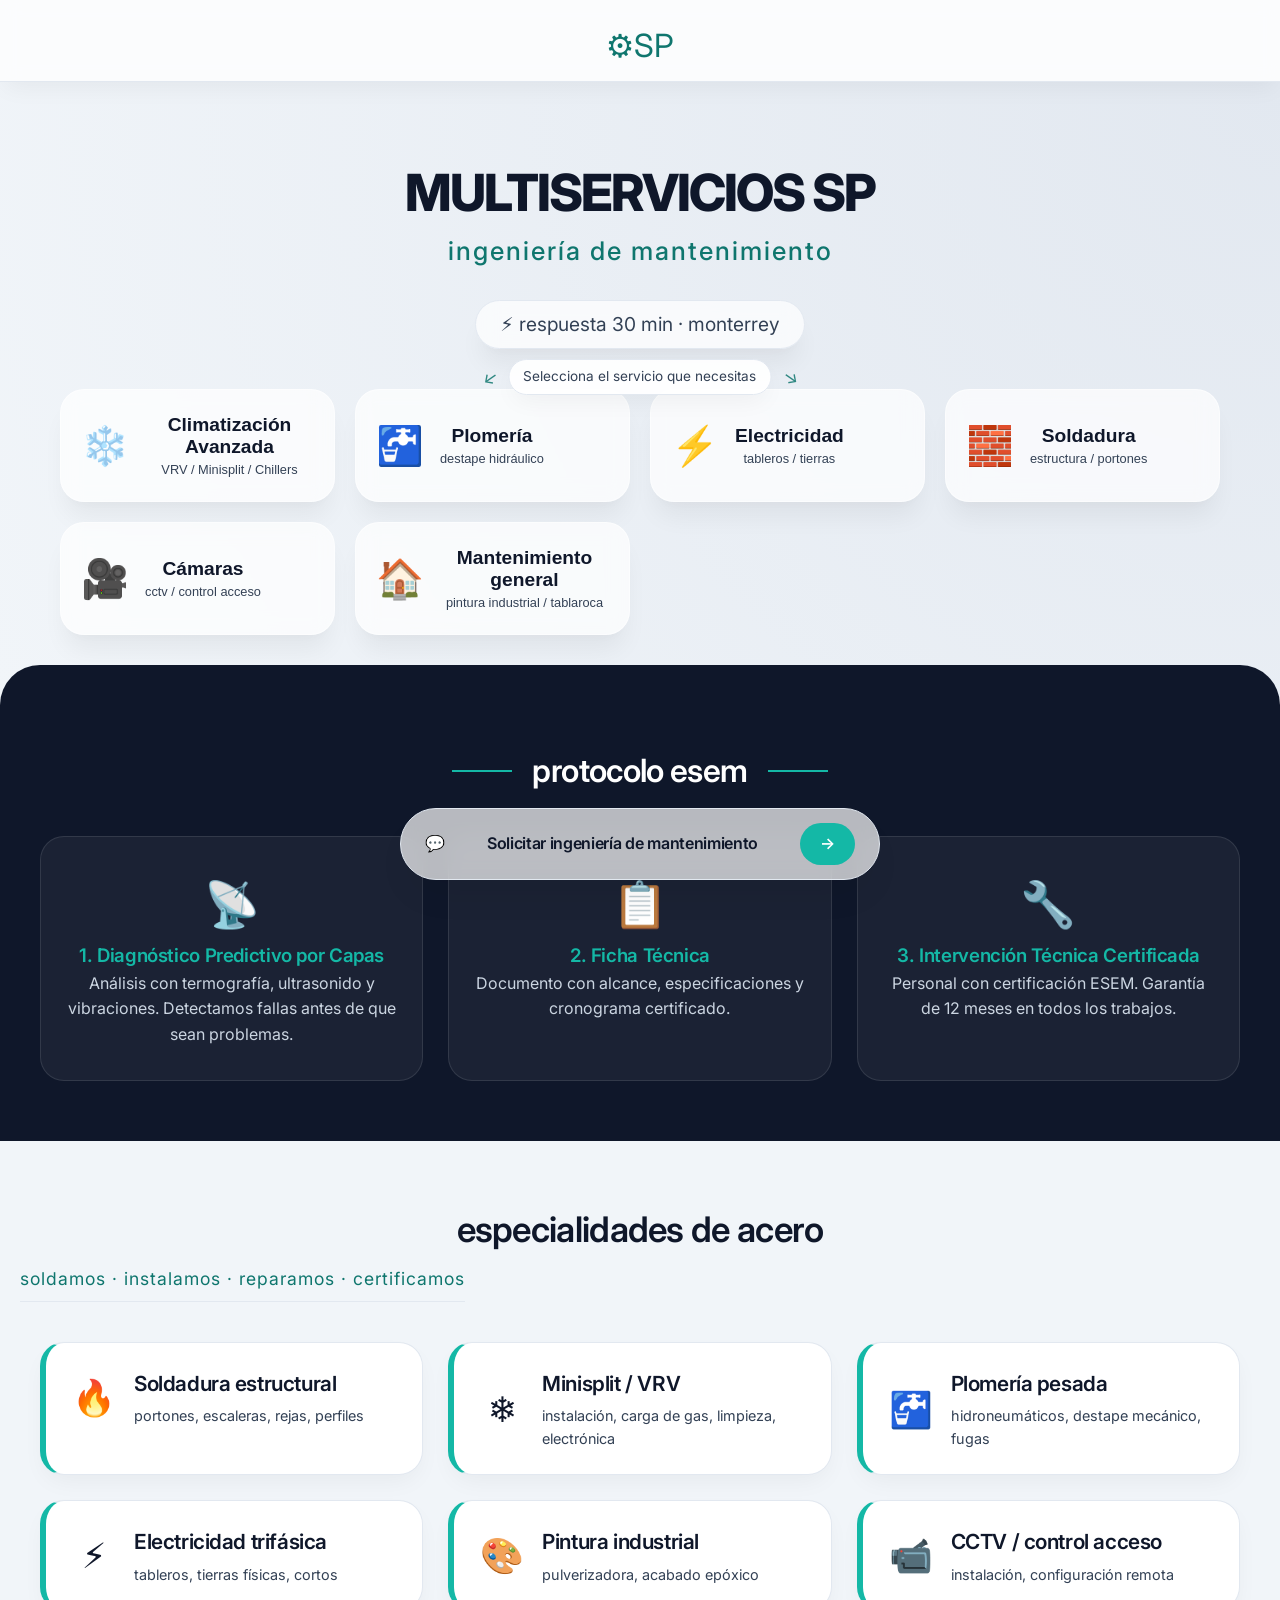
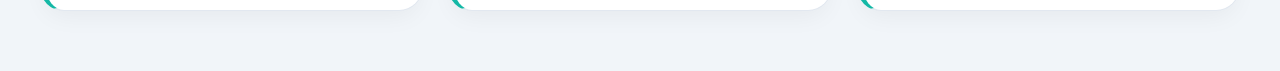
==== commit f20bf28e: "Update index1.html" ====
--- a/index1.html
+++ b/index1.html
@@ -15,26 +15,27 @@
       box-sizing: border-box;
     }
 
+    /* --- MEJORA DE VARIABLES (Paleta Pro) --- */
     :root {
-      --bg-primary: #f8fafc;
-      --bg-secondary: #f1f5f9;
-      --text-primary: #1e293b;
-      --text-secondary: #475569;
+      --bg-primary: #f1f5f9; /* Un gris más técnico */
+      --bg-secondary: #ffffff;
+      --text-primary: #0f172a; /* Azul noche para autoridad */
+      --text-secondary: #334155;
       --accent-light: #0f766e;
-      --accent-dark: #115e59;
       --accent-soft: #14b8a6;
+      --accent-dark: #0f172a; /* Consistencia */
       --border-light: #e2e8f0;
-      --card-bg: #ffffff;
+      --glass: rgba(255, 255, 255, 0.7);
       --shadow-sm: 0 10px 25px -5px rgba(0,0,0,0.05);
       --shadow-md: 0 20px 40px -15px rgba(0,0,0,0.1);
+      --shadow-premium: 0 20px 25px -5px rgba(0, 0, 0, 0.05), 0 10px 10px -5px rgba(0, 0, 0, 0.02);
       --font-display: 'Inter', system-ui, sans-serif;
-      --font-body: 'Inter', 'Segoe UI', sans-serif;
     }
 
     body {
       background: var(--bg-primary);
       color: var(--text-primary);
-      font-family: var(--font-body);
+      font-family: var(--font-display);
       font-weight: 400;
       line-height: 1.6;
       overflow-x: hidden;
@@ -49,7 +50,8 @@
     .header {
       padding: 20px 20px 10px;
       text-align: center;
-      background: white;
+      background: var(--glass);
+      backdrop-filter: blur(10px);
       border-bottom: 1px solid var(--border-light);
       box-shadow: var(--shadow-sm);
       position: relative;
@@ -63,19 +65,21 @@
       transition: opacity 0.3s;
     }
 
+    /* --- HERO DINÁMICO (Glassmorphism) --- */
     .hero {
-      padding: 40px 20px 30px;
+      padding: 80px 20px 60px;
+      background: radial-gradient(circle at top right, #e2e8f0, var(--bg-primary));
       text-align: center;
-      background: linear-gradient(135deg, #f8fafc 0%, #e2e8f0 100%);
       position: relative;
       isolation: isolate;
     }
 
     .hero h1 {
       font-size: clamp(2rem, 8vw, 3.2rem);
-      font-weight: 700;
+      font-weight: 800;
       line-height: 1.2;
-      color: var(--text-primary);
+      color: var(--accent-dark);
+      letter-spacing: -0.04em;
       margin-bottom: 20px;
     }
 
@@ -88,19 +92,80 @@
       margin-top: 12px;
     }
 
-    .hero p {
+    /* Guía anclada a la pill */
+    .hero-pill-wrap{
+      position: relative;
+      display: inline-flex;
+      align-items: center;
+      justify-content: center;
+      margin-top: 14px;
+    }
+
+    .hero-pill-wrap p {
       font-size: 1.2rem;
       display: inline-flex;
       align-items: center;
       gap: 10px;
-      background: white;
+      background: var(--glass);
+      backdrop-filter: blur(10px);
       padding: 8px 24px;
       border-radius: 60px;
       border: 1px solid var(--border-light);
+      box-shadow: var(--shadow-premium);
+      color: var(--text-secondary);
+      margin: 0;
+    }
+
+    .hero-guide{
+      position: absolute;
+      left: 50%;
+      top: calc(100% + 10px);
+      transform: translateX(-50%);
+      background: rgba(255,255,255,0.92);
+      border: 1px solid var(--border-light);
+      padding: 6px 14px;
+      border-radius: 999px;
+      font-size: 0.85rem;
+      color: var(--text-secondary);
       box-shadow: var(--shadow-sm);
-      color: var(--text-secondary);
-    }
-
+      white-space: nowrap;
+      z-index: 2;
+    }
+
+    /* Flechas laterales */
+    .hero-guide::before,
+    .hero-guide::after{
+      content: "↙";
+      position: absolute;
+      top: 50%;
+      transform: translateY(-50%);
+      font-size: 1.1rem;
+      color: var(--accent-light);
+      opacity: 0.85;
+      animation: nudge 1.4s ease-in-out infinite;
+    }
+
+    .hero-guide::before{
+      left: -26px;
+      transform: translateY(-50%) rotate(10deg);
+    }
+
+    .hero-guide::after{
+      content: "↘";
+      right: -26px;
+      transform: translateY(-50%) rotate(-10deg);
+    }
+
+    @keyframes nudge{
+      0%,100%{ transform: translateY(-50%) translateX(0); opacity: .65; }
+      50%{ transform: translateY(-50%) translateX(4px); opacity: 1; }
+    }
+
+    @media (max-width: 600px){
+      .hero-guide{ top: calc(100% + 14px); }
+    }
+
+    /* --- TARJETAS TIPO BENTO (Servicios Principales) --- */
     .services-grid {
       display: grid;
       grid-template-columns: repeat(auto-fit, minmax(260px, 1fr));
@@ -111,25 +176,27 @@
     }
 
     .service-btn {
-      background: white;
-      border: 1px solid var(--border-light);
+      background: var(--glass);
+      backdrop-filter: blur(10px);
+      border: 1px solid rgba(255,255,255,0.5);
       border-radius: 24px;
       padding: 24px 20px;
       color: var(--text-primary);
       font-size: 1.2rem;
       font-weight: 600;
       cursor: pointer;
-      transition: all 0.25s ease;
+      transition: all 0.4s cubic-bezier(0.175, 0.885, 0.32, 1.275);
       display: flex;
       align-items: center;
       gap: 16px;
-      box-shadow: var(--shadow-sm);
+      box-shadow: var(--shadow-premium);
     }
 
     .service-btn:hover {
-      transform: translateY(-4px);
+      background: white;
+      transform: scale(1.03) translateY(-5px);
+      border-color: var(--accent-soft);
       box-shadow: var(--shadow-md);
-      border-color: var(--accent-soft);
     }
 
     .service-icon {
@@ -144,9 +211,65 @@
       margin-top: 4px;
     }
 
+    /* --- PROTOCOLO ESEM (Refuerzo de Autoridad) --- */
+    .trust-section {
+      background: var(--accent-dark);
+      color: white;
+      border-radius: 40px 40px 0 0;
+      margin-top: -30px;
+      padding: 80px 20px 60px;
+      position: relative;
+      z-index: 10;
+    }
+
+    .trust-title {
+      font-size: 2rem;
+      font-weight: 600;
+      display: flex;
+      align-items: center;
+      justify-content: center;
+      gap: 20px;
+      color: white;
+      margin-bottom: 40px;
+    }
+    .trust-title:before, .trust-title:after {
+      content: '';
+      height: 2px;
+      width: 60px;
+      background: var(--accent-soft);
+    }
+
+    .protocol-grid {
+      display: flex;
+      flex-wrap: wrap;
+      justify-content: center;
+      gap: 25px;
+      max-width: 1200px;
+      margin: 0 auto;
+    }
+    .protocol-step {
+      background: rgba(255,255,255,0.05);
+      border: 1px solid rgba(255,255,255,0.1);
+      border-radius: 24px;
+      padding: 32px 24px;
+      flex: 1 1 260px;
+      transition: 0.25s;
+      text-align: center;
+      cursor: pointer;
+    }
+    .protocol-step:hover {
+      border-color: var(--accent-soft);
+      box-shadow: var(--shadow-sm);
+      transform: translateY(-4px);
+    }
+    .step-icon { font-size: 2.8rem; color: var(--accent-soft); }
+    .protocol-step h3 { color: var(--accent-soft); font-weight: 600; }
+    .protocol-step p { color: #cbd5e1; }
+
+    /* --- ESPECIALIDADES DE ACERO (Detalle Técnico) --- */
     .services-detail {
       padding: 60px 20px;
-      background: var(--bg-secondary);
+      background: var(--bg-primary);
     }
     
     .section-title {
@@ -179,7 +302,7 @@
     }
 
     .service-card {
-      background: white;
+      background: var(--bg-secondary);
       border: 1px solid var(--border-light);
       border-left: 6px solid var(--accent-soft);
       border-radius: 24px;
@@ -226,7 +349,7 @@
       overflow: hidden;
       transition: max-height 0.4s ease, opacity 0.3s ease;
       padding: 0 24px;
-      background: var(--bg-secondary);
+      background: var(--bg-primary);
     }
     
     .service-card.expanded .technical-layer {
@@ -277,53 +400,7 @@
       color: white;
     }
 
-    .trust-section {
-      padding: 60px 20px;
-      background: white;
-      position: relative;
-    }
-
-    .trust-title {
-      font-size: 2rem;
-      font-weight: 600;
-      display: flex;
-      align-items: center;
-      justify-content: center;
-      gap: 20px;
-      color: var(--text-primary);
-      margin-bottom: 40px;
-    }
-    .trust-title:before, .trust-title:after {
-      content: '';
-      height: 2px;
-      width: 60px;
-      background: var(--accent-soft);
-    }
-
-    .protocol-grid {
-      display: flex;
-      flex-wrap: wrap;
-      justify-content: center;
-      gap: 25px;
-      max-width: 1200px;
-      margin: 0 auto;
-    }
-    .protocol-step {
-      background: var(--bg-secondary);
-      border: 1px solid var(--border-light);
-      border-radius: 24px;
-      padding: 32px 24px;
-      flex: 1 1 260px;
-      transition: 0.25s;
-      text-align: center;
-    }
-    .protocol-step:hover {
-      border-color: var(--accent-soft);
-      box-shadow: var(--shadow-sm);
-      transform: translateY(-4px);
-    }
-    .step-icon { font-size: 2.8rem; color: var(--accent-light); }
-
+    /* --- MODAL (Manteniendo tu funcionalidad) --- */
     .modal-overlay {
       display: none;
       position: fixed;
@@ -337,7 +414,7 @@
     }
 
     .modal-content {
-      background: white;
+      background: var(--bg-secondary);
       border-radius: 32px;
       padding: 32px;
       max-width: 680px;
@@ -400,7 +477,7 @@
     }
 
     .option-btn {
-      background: var(--bg-secondary);
+      background: var(--bg-primary);
       border: 1px solid var(--border-light);
       border-radius: 40px;
       padding: 14px 12px;
@@ -413,7 +490,7 @@
     }
     .option-btn:hover {
       border-color: var(--accent-soft);
-      background: white;
+      background: var(--bg-secondary);
     }
     .option-btn.selected {
       background: var(--accent-soft);
@@ -422,7 +499,7 @@
     }
 
     .input-field {
-      background: var(--bg-secondary);
+      background: var(--bg-primary);
       border: 1px solid var(--border-light);
       border-radius: 40px;
       padding: 14px 20px;
@@ -435,7 +512,7 @@
     .input-field:focus {
       outline: none;
       border-color: var(--accent-soft);
-      background: white;
+      background: var(--bg-secondary);
     }
 
     textarea.input-field {
@@ -452,6 +529,7 @@
     }
 
     .nav-btn {
+      position: relative;
       background: transparent;
       border: 1px solid var(--border-light);
       color: var(--text-primary);
@@ -467,11 +545,27 @@
     }
     .nav-btn:hover:not(:disabled) {
       border-color: var(--accent-soft);
-      background: var(--bg-secondary);
+      background: var(--bg-primary);
     }
     .nav-btn:disabled {
       opacity: 0.4;
       cursor: not-allowed;
+    }
+
+    .next-pointer{
+      position: absolute;
+      left: -16px;
+      top: -18px;
+      font-size: 1.15rem;
+      color: var(--accent-light);
+      opacity: 0.9;
+      animation: pointerFloat 1.2s ease-in-out infinite;
+      pointer-events: none;
+    }
+
+    @keyframes pointerFloat{
+      0%,100%{ transform: translate(0,0); opacity:.65; }
+      50%{ transform: translate(3px,4px); opacity:1; }
     }
 
     .whatsapp-btn {
@@ -521,7 +615,8 @@
       right: 20px;
       max-width: 480px;
       margin: 0 auto;
-      background: white;
+      background: var(--glass);
+      backdrop-filter: blur(10px);
       border: 1px solid var(--border-light);
       border-radius: 60px;
       padding: 14px 24px;
@@ -547,6 +642,16 @@
       font-weight: 600;
     }
 
+    .highlight-step {
+      animation: pulseSoft 1.8s ease-out 1;
+    }
+
+    @keyframes pulseSoft {
+      0% { box-shadow: 0 0 0 0 rgba(20,184,166,0.4); }
+      70% { box-shadow: 0 0 0 12px rgba(20,184,166,0); }
+      100% { box-shadow: 0 0 0 0 rgba(20,184,166,0); }
+    }
+
     @media (max-width: 600px) {
       .modal-content { padding: 24px; }
       .options-grid { grid-template-columns: 1fr; }
@@ -559,7 +664,7 @@
       width: 8px;
     }
     .modal-content::-webkit-scrollbar-track {
-      background: var(--bg-secondary);
+      background: var(--bg-primary);
       border-radius: 8px;
     }
     .modal-content::-webkit-scrollbar-thumb {
@@ -576,9 +681,12 @@
 
   <section class="hero">
     <h1>MULTISERVICIOS SP<br><span>ingeniería de mantenimiento</span></h1>
-    <p>⚡ respuesta 30 min · monterrey</p>
+    <div class="hero-pill-wrap">
+      <p>⚡ respuesta 30 min · monterrey</p>
+      <div class="hero-guide">Selecciona el servicio que necesitas</div>
+    </div>
     <div class="services-grid">
-      <button class="service-btn" onclick="openModal('minisplit')"><span class="service-icon">❄️</span><div>Minisplit <small>instalación / carga / limpieza</small></div></button>
+      <button class="service-btn" onclick="openModal('climatizacion')"><span class="service-icon">❄️</span><div>Climatización Avanzada <small>VRV / Minisplit / Chillers</small></div></button>
       <button class="service-btn" onclick="openModal('plomeria')"><span class="service-icon">🚰</span><div>Plomería <small>destape hidráulico</small></div></button>
       <button class="service-btn" onclick="openModal('electricidad')"><span class="service-icon">⚡</span><div>Electricidad <small>tableros / tierras</small></div></button>
       <button class="service-btn" onclick="openModal('soldadura')"><span class="service-icon">🧱</span><div>Soldadura <small>estructura / portones</small></div></button>
@@ -587,55 +695,24 @@
     </div>
   </section>
 
+  <!-- PROTOCOLO ESEM (Sección movida para mayor autoridad) -->
   <section class="trust-section">
     <h2 class="trust-title">protocolo esem</h2>
     <div class="protocol-grid">
-      <div class="protocol-step service-card" id="protocol1" onclick="toggleCard('protocol1')">
-        <div class="card-header" style="padding:0; flex-direction:column;">
-          <span class="step-icon">📡</span>
-          <h3>1. Diagnóstico Predictivo por Capas</h3>
-          <p>Somos expertos, pero somos personas cuidando tu patrimonio</p>
-        </div>
-        <div class="technical-layer" onclick="event.stopPropagation()">
-          <div style="padding:15px 0;">
-            <p>Análisis con termografía, ultrasonido y vibraciones. Detectamos fallas antes de que se conviertan en problemas mayores, como si fuera un chequeo médico para tu hogar o negocio.</p>
-            <button class="card-cta" onclick="openModal('general'); event.stopPropagation();">
-              <i class="fa-regular fa-clipboard"></i> SOLICITAR DIAGNÓSTICO
-            </button>
-          </div>
-        </div>
+      <div class="protocol-step" onclick="openModal('general')">
+        <span class="step-icon">📡</span>
+        <h3>1. Diagnóstico Predictivo por Capas</h3>
+        <p>Análisis con termografía, ultrasonido y vibraciones. Detectamos fallas antes de que sean problemas.</p>
       </div>
-      
-      <div class="protocol-step service-card" id="protocol2" onclick="toggleCard('protocol2')">
-        <div class="card-header" style="padding:0; flex-direction:column;">
-          <span class="step-icon">📋</span>
-          <h3>2. ficha técnica</h3>
-          <p>materiales, tiempos, planimetría</p>
-        </div>
-        <div class="technical-layer" onclick="event.stopPropagation()">
-          <div style="padding:15px 0;">
-            <p>Documento con alcance, especificaciones, normas aplicables y cronograma.</p>
-            <button class="card-cta" onclick="openModal('general'); event.stopPropagation();">
-              <i class="fa-regular fa-file-lines"></i> VER FORMATO
-            </button>
-          </div>
-        </div>
+      <div class="protocol-step" onclick="openModal('general')">
+        <span class="step-icon">📋</span>
+        <h3>2. Ficha Técnica</h3>
+        <p>Documento con alcance, especificaciones y cronograma certificado.</p>
       </div>
-      
-      <div class="protocol-step service-card" id="protocol3" onclick="toggleCard('protocol3')">
-        <div class="card-header" style="padding:0; flex-direction:column;">
-          <span class="step-icon">🔧</span>
-          <h3>3. Intervención Técnica Certificada</h3>
-          <p>técnico esem · garantía de obra</p>
-        </div>
-        <div class="technical-layer" onclick="event.stopPropagation()">
-          <div style="padding:15px 0;">
-            <p>Personal con certificación ESEM. Garantía de 12 meses en todos los trabajos, porque tu tranquilidad es nuestra prioridad.</p>
-            <button class="card-cta" onclick="openModal('general'); event.stopPropagation();">
-              <i class="fa-regular fa-certificate"></i> VER CERTIFICACIONES
-            </button>
-          </div>
-        </div>
+      <div class="protocol-step" onclick="openModal('general')">
+        <span class="step-icon">🔧</span>
+        <h3>3. Intervención Técnica Certificada</h3>
+        <p>Personal con certificación ESEM. Garantía de 12 meses en todos los trabajos.</p>
       </div>
     </div>
   </section>
@@ -679,7 +756,7 @@
             <span class="subservice-chip">R410A / R32</span>
             <span class="subservice-chip">Lavado químico</span>
             <span class="subservice-chip">Reparación de tarjetas</span>
-            <button class="card-cta" onclick="openModal('minisplit'); event.stopPropagation();">
+            <button class="card-cta" onclick="openModal('climatizacion'); event.stopPropagation();">
               <i class="fa-regular fa-snowflake"></i> DIAGNOSTICAR CLIMA
             </button>
           </div>
@@ -790,9 +867,10 @@
     </div>
   </div>
 
+  <!-- Sticky CTA estratégico -->
   <div class="sticky-cta" onclick="openModal('general')">
     <span>💬</span>
-    <span>cotizar ahora · 30 min</span>
+    <span>Solicitar ingeniería de mantenimiento</span>
     <span>→</span>
   </div>
 
@@ -800,42 +878,62 @@
     const APPS_SCRIPT_URL = 'https://script.google.com/macros/s/AKfycbzJA9NRV4hiFOznVK7M4ftB0qFVD3G1_lxpn3N5htlVsQ5S6d50KCg60Xg3v1uovZSE/exec';
     
     const serviceConfig = {
-      minisplit: { 
-        name: "minisplit · climatización", 
+      climatizacion: { 
+        name: "Climatización Avanzada (VRV/Minisplit)", 
         icon: "❄️", 
         questions: [
-          { id: "p1", label: "Cuéntanos, ¿qué necesitas?", options: ["Instalación de minisplit", "Mantenimiento / Limpieza", "Reparación / Falla", "Carga de gas", "No enfría", "Ruido anómalo", "Gotea agua", "No enciende"] },
-          { id: "p2", label: "¿Dónde se realizará la instalación?", options: ["casa", "oficina", "local comercial", "industria"] },
+          { id: "p1", label: "¿Qué tecnología utiliza su sistema?", options: ["Minisplit Tradicional", "Sistema VRV / VRF", "Paquete / Central", "Chiller"] },
+          { id: "p2", label: "¿Cuál es el objetivo?", options: ["Mantenimiento Preventivo", "Diagnóstico de Falla", "Instalación / Proyecto", "Reubicación"] },
           { id: "p3", label: "¿Qué tan urgente es para ti?", options: ["hoy (emergencia)", "mañana", "esta semana", "programar"] },
-          { id: "p4", label: "¿Cuántos equipos necesitas revisar?", options: ["1", "2", "3-5", "+5"] }
+          { id: "p4", label: "¿Cuántos equipos o zonas necesitas revisar?", options: ["1", "2", "3-5", "+5"] }
         ]
       },
-      plomeria: { name: "plomería / destape", icon: "🚰", questions: [
-        { id: "p1", label: "¿Qué problema tienes con tu instalación?", options: ["caño tapado", "fuga de agua", "wc tapado", "grifo gotea", "tubería rota"] },
-        { id: "p2", label: "¿Dónde se encuentra la instalación?", options: ["casa", "oficina", "local comercial", "industria"] },
-        { id: "p3", label: "¿Qué tan urgente es?", options: ["inundación", "hoy", "mañana", "esta semana"] }
-      ]},
-      electricidad: { name: "electricidad crítica", icon: "⚡", questions: [
-        { id: "p1", label: "¿Qué falla eléctrica estás experimentando?", options: ["corto / plafones", "apagones constantes", "sin luz parcial", "instalación nueva", "tablero principal"] },
-        { id: "p2", label: "¿Dónde se encuentra la instalación?", options: ["casa", "oficina", "local comercial", "industria"] },
-        { id: "p3", label: "¿Qué tan urgente lo necesitas?", options: ["sin luz ahora", "hoy", "mañana", "cotizar"] }
-      ]},
-      soldadura: { name: "soldadura / herrería", icon: "🧱", questions: [
-        { id: "p1", label: "¿Qué necesitas fabricar o reparar?", options: ["reparar portón", "portón nuevo", "escalera", "estructura", "rejas"] },
-        { id: "p2", label: "¿Dónde se realizará el trabajo?", options: ["casa", "oficina", "local comercial", "industria"] },
-        { id: "p3", label: "¿Para cuándo lo necesitas?", options: ["urgente (seguridad)", "2-3 días", "semana", "proyecto"] }
-      ]},
-      camaras: { name: "cámaras / cctv", icon: "🎥", questions: [
-        { id: "p1", label: "¿Qué servicio de videovigilancia requieres?", options: ["instalación nueva", "reparar equipo", "agregar cámara", "configurar app"] },
-        { id: "p2", label: "¿Dónde se realizará la instalación?", options: ["casa", "oficina", "local comercial", "industria"] },
-        { id: "p3", label: "¿Cuántas cámaras necesitas?", options: ["1-2", "3-4", "5-8", "+8"] }
-      ]},
-      general: { name: "mantenimiento general", icon: "🏠", questions: [
-        { id: "p1", label: "¿Qué tipo de mantenimiento necesitas?", options: ["pintura industrial", "tablaroca", "impermeabilizar", "tinaco/bomba", "varios"] },
-        { id: "p2", label: "¿Dónde se realizará el trabajo?", options: ["casa", "oficina", "local comercial", "industria"] },
-        { id: "p3", label: "¿Qué tan grande es el trabajo?", options: ["1 día", "2-3 días", "semana+", "recurrente"] },
-        { id: "p4", label: "¿Qué prioridad tiene?", options: ["hoy", "esta semana", "cotización"] }
-      ]}
+      plomeria: { 
+        name: "Plomería / Destape", 
+        icon: "🚰", 
+        questions: [
+          { id: "p1", label: "¿Qué problema tienes con tu instalación?", options: ["caño tapado", "fuga de agua", "wc tapado", "grifo gotea", "tubería rota"] },
+          { id: "p2", label: "¿Dónde se encuentra la instalación?", options: ["casa", "oficina", "local comercial", "industria"] },
+          { id: "p3", label: "¿Qué tan urgente es?", options: ["inundación", "hoy", "mañana", "esta semana"] }
+        ]
+      },
+      electricidad: { 
+        name: "Electricidad Crítica", 
+        icon: "⚡", 
+        questions: [
+          { id: "p1", label: "¿Qué falla eléctrica estás experimentando?", options: ["corto / plafones", "apagones constantes", "sin luz parcial", "instalación nueva", "tablero principal"] },
+          { id: "p2", label: "¿Dónde se encuentra la instalación?", options: ["casa", "oficina", "local comercial", "industria"] },
+          { id: "p3", label: "¿Qué tan urgente lo necesitas?", options: ["sin luz ahora", "hoy", "mañana", "cotizar"] }
+        ]
+      },
+      soldadura: { 
+        name: "Soldadura / Herrería", 
+        icon: "🧱", 
+        questions: [
+          { id: "p1", label: "¿Qué necesitas fabricar o reparar?", options: ["reparar portón", "portón nuevo", "escalera", "estructura", "rejas"] },
+          { id: "p2", label: "¿Dónde se realizará el trabajo?", options: ["casa", "oficina", "local comercial", "industria"] },
+          { id: "p3", label: "¿Para cuándo lo necesitas?", options: ["urgente (seguridad)", "2-3 días", "semana", "proyecto"] }
+        ]
+      },
+      camaras: { 
+        name: "Cámaras / CCTV", 
+        icon: "🎥", 
+        questions: [
+          { id: "p1", label: "¿Qué servicio de videovigilancia requieres?", options: ["instalación nueva", "reparar equipo", "agregar cámara", "configurar app"] },
+          { id: "p2", label: "¿Dónde se realizará la instalación?", options: ["casa", "oficina", "local comercial", "industria"] },
+          { id: "p3", label: "¿Cuántas cámaras necesitas?", options: ["1-2", "3-4", "5-8", "+8"] }
+        ]
+      },
+      general: { 
+        name: "Mantenimiento General", 
+        icon: "🏠", 
+        questions: [
+          { id: "p1", label: "¿Qué tipo de mantenimiento necesitas?", options: ["pintura industrial", "tablaroca", "impermeabilizar", "tinaco/bomba", "varios"] },
+          { id: "p2", label: "¿Dónde se realizará el trabajo?", options: ["casa", "oficina", "local comercial", "industria"] },
+          { id: "p3", label: "¿Qué tan grande es el trabajo?", options: ["1 día", "2-3 días", "semana+", "recurrente"] },
+          { id: "p4", label: "¿Qué prioridad tiene?", options: ["hoy", "esta semana", "cotización"] }
+        ]
+      }
     };
 
     let currentService = null;
@@ -864,7 +962,7 @@
       currentStep = 0;
       
       const cfg = serviceConfig[key];
-      totalSteps = cfg.questions.length + 4; // +4 para nombre, teléfono, dirección y comentarios
+      totalSteps = cfg.questions.length + 4;
       
       document.getElementById('modalIcon').innerText = cfg.icon;
       document.getElementById('modalServiceName').innerText = cfg.name;
@@ -873,6 +971,8 @@
       
       document.getElementById('diagnosticModal').style.display = 'flex';
       document.body.style.overflow = 'hidden';
+
+      document.querySelector('.hero-guide')?.remove();
     }
 
     function renderStep() {
@@ -886,7 +986,6 @@
       whatsappBtn.style.display = 'none';
       modalNav.style.display = 'flex';
       
-      // Preguntas del servicio
       if (currentStep < cfg.questions.length) {
         const question = cfg.questions[currentStep];
         let html = `
@@ -902,28 +1001,34 @@
         
         html += `</div></div>`;
         container.innerHTML = html;
+
+        const block = document.querySelector('.question-block');
+        if (block && currentStep === 0) {
+          block.classList.add('highlight-step');
+        }
         
-        // Auto-avanzar al seleccionar una opción SOLO si estamos en preguntas de diagnóstico
         const options = document.querySelectorAll('.option-btn');
         options.forEach(btn => {
           btn.addEventListener('click', function() {
             setTimeout(() => {
               if (currentStep < cfg.questions.length - 1) {
                 nextStep();
-              } else if (currentStep === cfg.questions.length - 1) {
-                // Si es la última pregunta de diagnóstico, NO auto-avanzar, esperar a que el usuario presione Siguiente
-                // Esto permite que vea que terminó las preguntas y pasará a datos personales
               }
             }, 200);
           });
         });
         
-        // Mostrar botones de navegación
         prevBtn.style.display = currentStep === 0 ? 'none' : 'flex';
         nextBtn.style.display = 'flex';
         nextBtn.innerHTML = 'Siguiente <i class="fas fa-arrow-right"></i>';
+
+        const lastDiagnosticStep = cfg.questions.length - 1;
+        nextBtn.querySelector('.next-pointer')?.remove();
+
+        if (currentStep === lastDiagnosticStep) {
+          nextBtn.insertAdjacentHTML('afterbegin', '<span class="next-pointer">↘</span>');
+        }
         
-      // Datos del cliente
       } else if (currentStep < cfg.questions.length + 4) {
         const dataStep = currentStep - cfg.questions.length;
         let html = '';
@@ -957,10 +1062,11 @@
         
         container.innerHTML = html;
         
-        // En datos del cliente, NO auto-avanzar con Enter para que el usuario pueda navegar con botones
         prevBtn.style.display = 'flex';
         nextBtn.style.display = 'flex';
         nextBtn.innerHTML = dataStep === 3 ? 'Ver resumen <i class="fas fa-check"></i>' : 'Siguiente <i class="fas fa-arrow-right"></i>';
+
+        nextBtn.querySelector('.next-pointer')?.remove();
         
       } else {
         showSummary();
@@ -971,12 +1077,22 @@
       document.querySelectorAll(`#q-${qId} .option-btn`).forEach(b => b.classList.remove('selected'));
       btn.classList.add('selected');
       answers[qId] = val;
+
+      const cfg = serviceConfig[currentService];
+      const lastDiagnosticStep = cfg.questions.length - 1;
+
+      if (currentStep === lastDiagnosticStep) {
+        const nextBtn = document.getElementById('nextBtn');
+        if (nextBtn) {
+          nextBtn.querySelector('.next-pointer')?.remove();
+          nextBtn.insertAdjacentHTML('afterbegin', '<span class="next-pointer">↘</span>');
+        }
+      }
     }
 
     function nextStep() {
       const cfg = serviceConfig[currentService];
       
-      // Validar datos si estamos en sección de cliente
       if (currentStep >= cfg.questions.length && currentStep < cfg.questions.length + 4) {
         const dataStep = currentStep - cfg.questions.length;
         
@@ -1013,7 +1129,6 @@
 
     function previousStep() {
       if (currentStep > 0) {
-        // Guardar datos si estamos en sección de cliente
         if (currentStep >= serviceConfig[currentService].questions.length) {
           const dataStep = currentStep - serviceConfig[currentService].questions.length;
           if (dataStep === 0 && document.getElementById('clientNombre')) {
@@ -1037,12 +1152,11 @@
       
       let summaryHtml = '<div class="question-block"><h3 class="text-xl" style="color: var(--text-primary); margin-bottom: 16px;">📋 Resumen de tu solicitud</h3>';
       
-      // Mensaje de confianza
       summaryHtml += `<div style="background: #e0f2f1; border: 1px solid #b2dfdb; border-radius: 16px; padding: 16px; margin-bottom: 20px; text-align: center;">
         <p style="color: #00695c; font-size: 0.95rem;">✨ <span style="font-weight: 600;">Gracias, ${clientData.nombre || 'cliente'}</span>. Hemos procesado tu diagnóstico. Un especialista de nuestro equipo validará esta información personalmente para darte la solución más eficiente.</p>
       </div>`;
       
-      summaryHtml += '<div style="background: var(--bg-secondary); border-radius: 16px; padding: 20px; margin-bottom: 16px;">';
+      summaryHtml += '<div style="background: var(--bg-primary); border-radius: 16px; padding: 20px; margin-bottom: 16px;">';
       
       summaryHtml += `<div style="border-bottom: 1px solid var(--border-light); padding-bottom: 12px; margin-bottom: 12px;">
         <p style="color: var(--accent-light); font-weight: 600; margin-bottom: 8px;">👤 TUS DATOS</p>
@@ -1053,7 +1167,6 @@
       
       summaryHtml += `<p style="color: var(--accent-light); font-weight: 600; margin-bottom: 12px;">🔧 DIAGNÓSTICO</p>`;
       
-      // Mostrar solo las respuestas, no las preguntas
       const diagnosticText = [];
       cfg.questions.forEach(q => {
         if (answers[q.id]) {
@@ -1072,7 +1185,6 @@
       
       summaryHtml += '</div></div>';
       
-      // Sugerencia de foto
       summaryHtml += `<div class="photo-suggestion">
         <span style="font-size: 1.8rem;">📸</span>
         <div>
@@ -1129,7 +1241,6 @@
         console.error('Error al guardar en nube:', error);
       }
       
-      // Construir diagnóstico como texto corrido
       const diagnosticText = [];
       cfg.questions.forEach(q => {
         if (answers[q.id]) {
@@ -1150,7 +1261,6 @@
       const url = `https://wa.me/${phone}?text=${encodeURIComponent(mensaje)}`;
       window.open(url, '_blank');
       
-      // Mostrar recordatorio de fotos después de enviar
       setTimeout(() => {
         alert('📸 Recuerda: Puedes enviarnos fotos del equipo o la instalación por WhatsApp para ayudarnos a diagnosticar mejor.');
       }, 1500);
